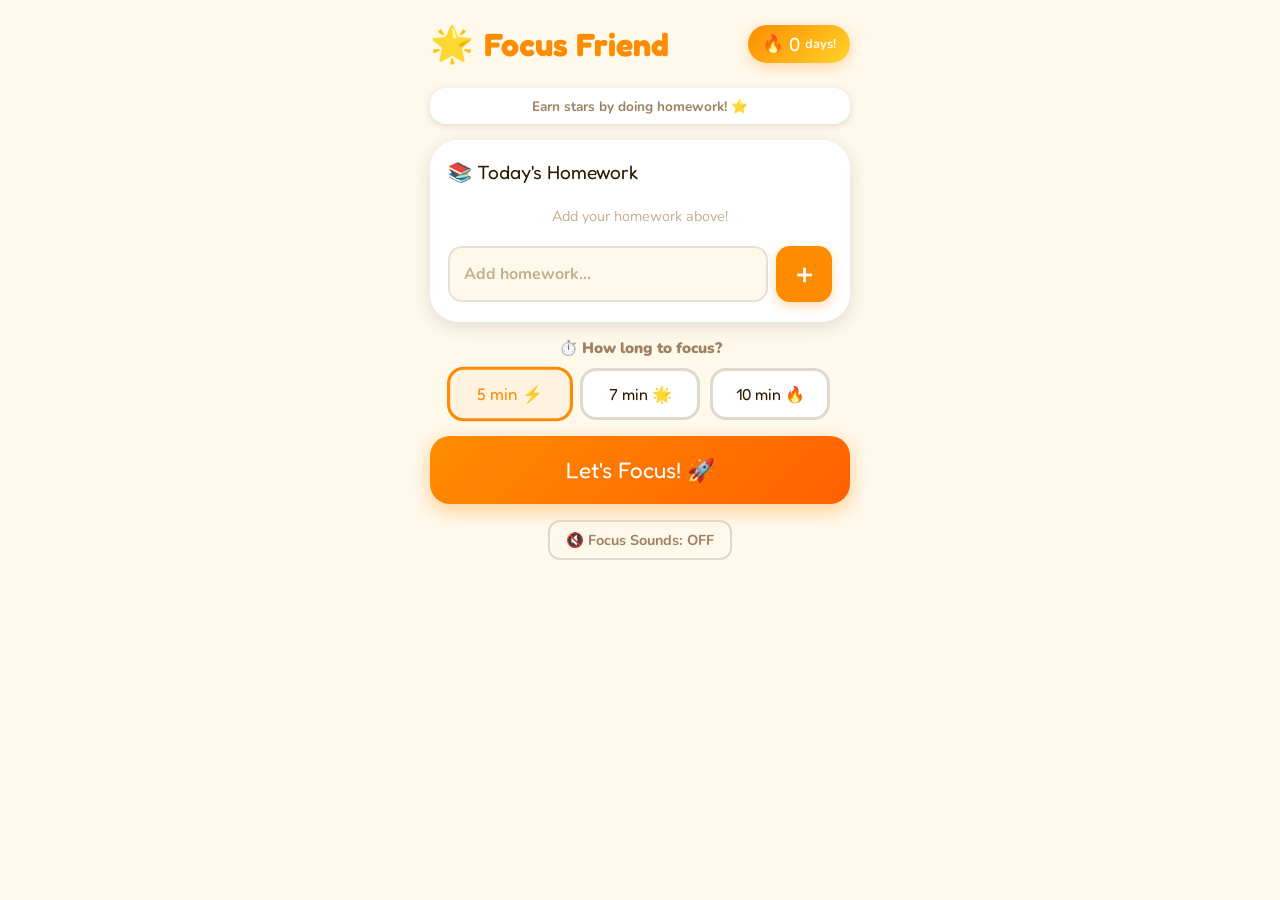
==== adhd-homework-focus/index.html @ 0276097d "Deploy from PhoneRepo 2026-05-04T16:42:41Z" ====
<!DOCTYPE html>
<html lang="en">
<head>
  <meta charset="UTF-8" />
  <meta name="viewport" content="width=device-width, initial-scale=1.0, maximum-scale=1.0, user-scalable=no" />
  <meta name="apple-mobile-web-app-capable" content="yes" />
  <meta name="apple-mobile-web-app-status-bar-style" content="default" />
  <meta name="apple-mobile-web-app-title" content="Focus Friend" />
  <meta name="theme-color" content="#FFB347" />
  <title>Focus Friend</title>
  <link href="https://fonts.googleapis.com/css2?family=Fredoka+One&family=Nunito:wght@400;700;900&display=swap" rel="stylesheet" />
  <style>
    /* ── VARIABLES ─────────────────────────────────────── */
    :root {
      --sun:       #FFD32A;
      --tangerine: #FF8C00;
      --coral:     #FF6B6B;
      --mint:      #4CD964;
      --sky:       #4FC3F7;
      --lavender:  #B39DDB;
      --cream:     #FFF9EC;
      --warm-white:#FFFDF7;
      --dark-text: #2D1B00;
      --muted:     #A08060;
      --shadow:    rgba(0,0,0,0.12);
      --tap-min:   56px;
      --radius-card: 28px;
      --radius-btn:  20px;
    }

    /* ── RESET ─────────────────────────────────────────── */
    *, *::before, *::after { box-sizing: border-box; margin: 0; padding: 0; }
    body {
      font-family: 'Nunito', sans-serif;
      background: var(--cream);
      color: var(--dark-text);
      min-height: 100dvh;
      overflow-x: hidden;
      -webkit-tap-highlight-color: transparent;
      user-select: none;
    }
    button {
      font-family: 'Nunito', sans-serif;
      cursor: pointer;
      border: none;
      transition: transform 0.12s, box-shadow 0.12s, opacity 0.12s;
    }
    button:active { transform: scale(0.94); }
    input { font-family: 'Nunito', sans-serif; }

    /* ── SCREENS ───────────────────────────────────────── */
    .screen {
      display: none;
      min-height: 100dvh;
      flex-direction: column;
      align-items: center;
      padding: 20px 16px 36px;
      gap: 16px;
      overflow-x: hidden;
    }
    .screen.active { display: flex; }

    /* ── HOME SCREEN ───────────────────────────────────── */
    .app-header {
      display: flex;
      align-items: center;
      gap: 10px;
      width: 100%;
      max-width: 420px;
      margin-bottom: 4px;
    }
    .app-emoji { font-size: 2.2rem; }
    .app-title {
      font-family: 'Fredoka One', sans-serif;
      font-size: clamp(1.6rem, 6vw, 2rem);
      color: var(--tangerine);
      flex: 1;
    }
    .streak-badge {
      background: linear-gradient(135deg, var(--tangerine), var(--sun));
      border-radius: 20px;
      padding: 7px 14px;
      display: flex;
      align-items: center;
      gap: 5px;
      box-shadow: 0 4px 14px rgba(255,140,0,0.3);
      flex-shrink: 0;
    }
    .streak-fire { font-size: 1.1rem; }
    .streak-num {
      font-family: 'Fredoka One', sans-serif;
      font-size: 1.2rem;
      color: white;
    }
    .streak-label {
      font-size: 0.8rem;
      font-weight: 700;
      color: rgba(255,255,255,0.9);
    }

    .stars-display {
      display: flex;
      flex-wrap: wrap;
      gap: 4px;
      align-items: center;
      justify-content: center;
      min-height: 36px;
      padding: 4px 8px;
      background: white;
      border-radius: 16px;
      width: 100%;
      max-width: 420px;
      box-shadow: 0 2px 8px var(--shadow);
    }
    .star { font-size: 1.4rem; }
    .star-overflow {
      font-family: 'Fredoka One', sans-serif;
      font-size: 1rem;
      color: var(--tangerine);
    }
    .stars-empty {
      font-size: 0.85rem;
      color: var(--muted);
      font-weight: 700;
    }

    /* Checklist card */
    .checklist-card {
      background: white;
      border-radius: var(--radius-card);
      padding: 20px 18px;
      width: 100%;
      max-width: 420px;
      box-shadow: 0 4px 18px var(--shadow);
    }
    .checklist-title {
      font-family: 'Fredoka One', sans-serif;
      font-size: 1.2rem;
      color: var(--dark-text);
      margin-bottom: 14px;
    }
    .checklist-items { display: flex; flex-direction: column; gap: 8px; }
    .checklist-item {
      display: flex;
      align-items: center;
      gap: 12px;
      padding: 12px 14px;
      border-radius: 16px;
      background: var(--cream);
      border: 2.5px solid transparent;
      min-height: var(--tap-min);
      cursor: pointer;
      transition: border-color 0.15s, background 0.15s, opacity 0.15s;
      position: relative;
    }
    .checklist-item:not(.done):hover { border-color: var(--sun); }
    .checklist-item.done {
      border-color: var(--mint);
      background: #F0FFF4;
      opacity: 0.72;
      cursor: default;
    }
    .checklist-checkbox {
      width: 36px; height: 36px;
      border-radius: 50%;
      border: 3px solid #ccc;
      display: flex;
      align-items: center;
      justify-content: center;
      font-size: 1.2rem;
      flex-shrink: 0;
      transition: all 0.2s;
      background: white;
    }
    .checklist-item.done .checklist-checkbox {
      background: var(--mint);
      border-color: var(--mint);
      color: white;
    }
    .checklist-text {
      flex: 1;
      font-size: 1rem;
      font-weight: 700;
      line-height: 1.3;
    }
    .delete-item-btn {
      width: 30px; height: 30px;
      border-radius: 50%;
      background: #FFE0E0;
      color: var(--coral);
      font-size: 0.9rem;
      font-weight: 900;
      display: flex;
      align-items: center;
      justify-content: center;
      flex-shrink: 0;
    }
    .delete-item-btn:active { transform: scale(0.88); }

    .add-item-row {
      display: flex;
      gap: 8px;
      margin-top: 12px;
    }
    .add-item-input {
      flex: 1;
      padding: 12px 14px;
      border-radius: 14px;
      border: 2px solid #E8E0D0;
      background: var(--cream);
      font-size: 1rem;
      font-weight: 700;
      color: var(--dark-text);
      outline: none;
      min-height: var(--tap-min);
    }
    .add-item-input:focus { border-color: var(--tangerine); }
    .add-item-input::placeholder { color: #C0B090; }
    .add-item-btn {
      width: var(--tap-min);
      height: var(--tap-min);
      border-radius: 14px;
      background: var(--tangerine);
      color: white;
      font-size: 1.6rem;
      font-weight: 900;
      display: flex;
      align-items: center;
      justify-content: center;
      flex-shrink: 0;
      box-shadow: 0 4px 12px rgba(255,140,0,0.3);
    }

    /* Timer picker */
    .timer-picker {
      width: 100%;
      max-width: 420px;
    }
    .picker-label {
      font-weight: 900;
      font-size: 0.95rem;
      color: var(--muted);
      margin-bottom: 10px;
      text-align: center;
    }
    .picker-options {
      display: flex;
      gap: 10px;
      justify-content: center;
    }
    .timer-option-btn {
      font-family: 'Fredoka One', sans-serif;
      font-size: 1rem;
      padding: 12px 18px;
      border-radius: 16px;
      border: 3px solid #E0D8CC;
      background: white;
      color: var(--dark-text);
      min-height: 52px;
      flex: 1;
      max-width: 120px;
    }
    .timer-option-btn.active {
      border-color: var(--tangerine);
      background: #FFF3E0;
      color: var(--tangerine);
      transform: scale(1.05);
    }

    /* Big start button */
    .big-start-btn {
      font-family: 'Fredoka One', sans-serif;
      font-size: 1.4rem;
      background: linear-gradient(135deg, var(--tangerine), #FF6000);
      color: white;
      border-radius: var(--radius-btn);
      padding: 18px 32px;
      min-height: 68px;
      width: 100%;
      max-width: 420px;
      box-shadow: 0 6px 20px rgba(255,140,0,0.4);
    }
    .big-start-btn:disabled {
      opacity: 0.45;
      cursor: not-allowed;
      transform: none;
      box-shadow: none;
    }
    .sound-toggle {
      font-size: 0.9rem;
      font-weight: 700;
      color: var(--muted);
      background: none;
      padding: 8px 16px;
      border-radius: 12px;
      border: 2px solid #E0D8CC;
    }

    /* ── FOCUS SCREEN ──────────────────────────────────── */
    #screen-focus {
      background: var(--cream);
      justify-content: space-between;
      padding-top: 16px;
    }
    .focus-header {
      display: flex;
      justify-content: space-between;
      align-items: center;
      width: 100%;
      max-width: 420px;
    }
    .pause-btn {
      font-size: 1.8rem;
      background: white;
      width: 54px; height: 54px;
      border-radius: 50%;
      box-shadow: 0 3px 12px var(--shadow);
      display: flex;
      align-items: center;
      justify-content: center;
    }
    .focus-stars {
      font-family: 'Fredoka One', sans-serif;
      font-size: 1.3rem;
      background: white;
      padding: 8px 16px;
      border-radius: 20px;
      box-shadow: 0 3px 12px var(--shadow);
      color: var(--dark-text);
    }

    /* SVG timer ring */
    .timer-ring-wrap {
      position: relative;
      width: 260px; height: 260px;
      flex-shrink: 0;
    }
    .timer-svg { display: block; }
    .timer-bg-ring {
      fill: none;
      stroke: #EDE0CC;
      stroke-width: 18;
    }
    .timer-fill-ring {
      fill: none;
      stroke: var(--mint);
      stroke-width: 18;
      stroke-linecap: round;
      transform-origin: 130px 130px;
      transform: rotate(-90deg);
      transition: stroke-dashoffset 0.85s linear, stroke 0.5s ease;
    }
    .timer-center {
      position: absolute;
      inset: 0;
      display: flex;
      flex-direction: column;
      align-items: center;
      justify-content: center;
      gap: 4px;
    }
    .timer-num {
      font-family: 'Fredoka One', sans-serif;
      font-size: 4rem;
      color: var(--dark-text);
      line-height: 1;
    }
    .timer-lbl {
      font-size: 0.85rem;
      font-weight: 700;
      color: var(--muted);
    }

    .current-task {
      font-family: 'Fredoka One', sans-serif;
      font-size: 1.15rem;
      color: var(--dark-text);
      text-align: center;
      background: white;
      padding: 12px 20px;
      border-radius: 16px;
      width: 100%;
      max-width: 380px;
      box-shadow: 0 2px 8px var(--shadow);
    }
    .encourage-row {
      font-family: 'Fredoka One', sans-serif;
      font-size: 1.3rem;
      color: var(--tangerine);
      text-align: center;
      min-height: 2rem;
      transition: opacity 0.4s;
    }
    .home-btn {
      font-size: 0.95rem;
      font-weight: 700;
      color: var(--muted);
      background: none;
      padding: 10px 20px;
      border-radius: 12px;
      border: 2px solid #E0D8CC;
    }

    /* ── BREAK SCREEN ──────────────────────────────────── */
    #screen-break {
      background: linear-gradient(160deg, #87CEEB 0%, #4FC3F7 100%);
      justify-content: center;
      padding: 24px 16px;
    }
    .break-card {
      background: white;
      border-radius: 32px;
      padding: 32px 24px 28px;
      max-width: 400px;
      width: 100%;
      text-align: center;
      box-shadow: 0 16px 50px rgba(0,0,0,0.18);
      display: flex;
      flex-direction: column;
      align-items: center;
      gap: 12px;
    }
    .break-header {
      font-family: 'Fredoka One', sans-serif;
      font-size: 1.4rem;
      color: var(--sky);
    }
    .break-activity-emoji {
      font-size: 90px;
      line-height: 1;
      animation: bounce 1.1s infinite;
    }
    .break-activity-name {
      font-family: 'Fredoka One', sans-serif;
      font-size: 1.6rem;
      color: var(--dark-text);
    }
    .break-activity-desc {
      font-size: 1rem;
      font-weight: 700;
      color: var(--muted);
      line-height: 1.4;
    }

    .break-ring-wrap {
      position: relative;
      width: 130px; height: 130px;
      flex-shrink: 0;
    }
    .break-bg-ring {
      fill: none;
      stroke: #E8F8FF;
      stroke-width: 14;
    }
    .break-fill-ring {
      fill: none;
      stroke: var(--sky);
      stroke-width: 14;
      stroke-linecap: round;
      transform-origin: 65px 65px;
      transform: rotate(-90deg);
      transition: stroke-dashoffset 0.85s linear;
    }
    .break-timer-center {
      position: absolute;
      inset: 0;
      display: flex;
      align-items: center;
      justify-content: center;
    }
    .break-timer-num {
      font-family: 'Fredoka One', sans-serif;
      font-size: 2rem;
      color: var(--sky);
    }

    .skip-break-btn {
      font-family: 'Fredoka One', sans-serif;
      font-size: 1.2rem;
      background: linear-gradient(135deg, var(--mint), #28C048);
      color: white;
      border-radius: 18px;
      padding: 16px 28px;
      min-height: 60px;
      width: 100%;
      box-shadow: 0 4px 14px rgba(76,217,100,0.35);
    }

    /* ── CELEBRATE SCREEN ──────────────────────────────── */
    #screen-celebrate {
      background: linear-gradient(160deg, #D4B8FF 0%, var(--sun) 100%);
      justify-content: center;
      padding: 24px 16px;
    }
    .celebrate-card {
      background: white;
      border-radius: 32px;
      padding: 36px 24px 32px;
      max-width: 400px;
      width: 100%;
      text-align: center;
      box-shadow: 0 16px 50px rgba(0,0,0,0.2);
      display: flex;
      flex-direction: column;
      align-items: center;
      gap: 14px;
    }
    .celebrate-emoji {
      font-size: 96px;
      line-height: 1;
      display: block;
      animation: bounceScale 0.6s cubic-bezier(0.34,1.56,0.64,1) both;
    }
    .celebrate-title {
      font-family: 'Fredoka One', sans-serif;
      font-size: 2rem;
      color: var(--tangerine);
    }
    .celebrate-subtitle {
      font-size: 1rem;
      font-weight: 700;
      color: var(--muted);
      line-height: 1.4;
    }
    .celebrate-big-stars {
      display: flex;
      gap: 6px;
      flex-wrap: wrap;
      justify-content: center;
      font-size: 2rem;
      min-height: 2.5rem;
    }
    .celebrate-star {
      display: inline-block;
      animation: starPop 0.4s cubic-bezier(0.34,1.56,0.64,1) both;
    }
    .total-stars-row {
      font-size: 0.95rem;
      font-weight: 700;
      color: var(--muted);
    }
    .done-today-btn {
      font-family: 'Fredoka One', sans-serif;
      font-size: 1.1rem;
      background: none;
      border: 3px solid #E0D8CC;
      color: var(--muted);
      border-radius: 16px;
      padding: 14px 24px;
      min-height: 56px;
      width: 100%;
    }

    /* ── ANIMATIONS ────────────────────────────────────── */
    @keyframes bounce {
      0%, 100% { transform: translateY(0); }
      50%       { transform: translateY(-14px); }
    }
    @keyframes bounceScale {
      from { transform: scale(0); opacity: 0; }
      to   { transform: scale(1); opacity: 1; }
    }
    @keyframes starPop {
      0%   { transform: scale(0) rotate(-20deg); opacity: 0; }
      60%  { transform: scale(1.4) rotate(10deg); opacity: 1; }
      100% { transform: scale(1) rotate(0deg); opacity: 1; }
    }
    @keyframes wiggle {
      0%, 100% { transform: rotate(0); }
      25%       { transform: rotate(-12deg); }
      75%       { transform: rotate(12deg); }
    }
    @keyframes confettiFall {
      0%   { transform: translateY(-30px) rotate(0deg);   opacity: 1; }
      100% { transform: translateY(110vh)  rotate(720deg); opacity: 0; }
    }
    .confetti-piece {
      position: fixed;
      pointer-events: none;
      z-index: 9999;
      animation: confettiFall linear forwards;
    }
  </style>
</head>
<body>

  <!-- ══ HOME SCREEN ══════════════════════════════════════ -->
  <div id="screen-home" class="screen active">

    <div class="app-header">
      <div class="app-emoji">🌟</div>
      <h1 class="app-title">Focus Friend</h1>
      <div class="streak-badge">
        <span class="streak-fire">🔥</span>
        <span class="streak-num" id="streak-num">0</span>
        <span class="streak-label">days!</span>
      </div>
    </div>

    <div class="stars-display" id="stars-display">
      <span class="stars-empty">Earn stars by doing homework! ⭐</span>
    </div>

    <div class="checklist-card">
      <div class="checklist-title">📚 Today's Homework</div>
      <div class="checklist-items" id="checklist-items"></div>
      <div class="add-item-row">
        <input
          type="text"
          id="new-item-input"
          class="add-item-input"
          placeholder="Add homework..."
          maxlength="50"
        />
        <button class="add-item-btn" onclick="addChecklistItem()">＋</button>
      </div>
    </div>

    <div class="timer-picker">
      <div class="picker-label">⏱️ How long to focus?</div>
      <div class="picker-options" id="timer-options"></div>
    </div>

    <button class="big-start-btn" id="start-btn" onclick="beginFocus()">
      Let's Focus! 🚀
    </button>

    <button class="sound-toggle" id="sound-toggle" onclick="toggleSound()">
      🔇 Focus Sounds: OFF
    </button>

  </div><!-- /screen-home -->

  <!-- ══ FOCUS SCREEN ═════════════════════════════════════ -->
  <div id="screen-focus" class="screen">

    <div class="focus-header">
      <button class="pause-btn" id="pause-btn" onclick="togglePause()">⏸️</button>
      <div class="focus-stars" id="focus-stars">⭐ 0</div>
    </div>

    <div class="timer-ring-wrap">
      <svg class="timer-svg" width="260" height="260" viewBox="0 0 260 260" aria-hidden="true">
        <circle class="timer-bg-ring"   cx="130" cy="130" r="115" />
        <circle class="timer-fill-ring" cx="130" cy="130" r="115"
                id="timer-fill-ring"
                stroke-dasharray="722.57"
                stroke-dashoffset="0" />
      </svg>
      <div class="timer-center">
        <div class="timer-num" id="timer-num">5:00</div>
        <div class="timer-lbl" id="timer-lbl">keep going! 💪</div>
      </div>
    </div>

    <div class="current-task" id="current-task">Working hard! 🌟</div>
    <div class="encourage-row" id="encourage-row">You can do it! 🌟</div>

    <button class="home-btn" onclick="endSession()">🏠 Done for now</button>

  </div><!-- /screen-focus -->

  <!-- ══ BREAK SCREEN ══════════════════════════════════════ -->
  <div id="screen-break" class="screen">

    <div class="break-card">
      <div class="break-header">⏸️ Movement Break!</div>
      <div class="break-activity-emoji" id="break-emoji">🦘</div>
      <div class="break-activity-name" id="break-activity">Jump Around!</div>
      <div class="break-activity-desc" id="break-desc">Do 10 big jumps!</div>

      <div class="break-ring-wrap">
        <svg class="timer-svg" width="130" height="130" viewBox="0 0 130 130" aria-hidden="true">
          <circle class="break-bg-ring"   cx="65" cy="65" r="52" />
          <circle class="break-fill-ring" cx="65" cy="65" r="52"
                  id="break-fill-ring"
                  stroke-dasharray="326.73"
                  stroke-dashoffset="0" />
        </svg>
        <div class="break-timer-center">
          <div class="break-timer-num" id="break-timer-num">60</div>
        </div>
      </div>

      <button class="skip-break-btn" onclick="endBreak()">Ready! Let's go! 🚀</button>
    </div>

  </div><!-- /screen-break -->

  <!-- ══ CELEBRATE SCREEN ══════════════════════════════════ -->
  <div id="screen-celebrate" class="screen">

    <div class="celebrate-card">
      <div class="celebrate-emoji" id="celebrate-emoji">🎉</div>
      <div class="celebrate-title" id="celebrate-title">Amazing Job!</div>
      <div class="celebrate-subtitle" id="celebrate-subtitle">You finished your homework!</div>
      <div class="celebrate-big-stars" id="celebrate-big-stars"></div>
      <div class="total-stars-row" id="total-stars-row">Total stars today: ⭐0</div>
      <button class="big-start-btn" onclick="showScreen('home')" style="margin-top:6px;">
        More Homework! 📚
      </button>
      <button class="done-today-btn" onclick="finishForToday()">
        All Done for Today! 🎉
      </button>
    </div>

  </div><!-- /screen-celebrate -->

<script>
/* ═══════════════════════════════════════════════════════
   STATE
═══════════════════════════════════════════════════════ */
const TIMER_CIRC = 722.57;  // 2 * π * 115
const BREAK_CIRC = 326.73;  // 2 * π * 52

const TIMER_OPTIONS = [
  { label: '5 min ⚡', value: 5 * 60 },
  { label: '7 min 🌟', value: 7 * 60 },
  { label: '10 min 🔥', value: 10 * 60 },
];

const BREAKS = [
  { emoji: '🦘', name: 'Jumping Jacks!',  desc: 'Do 10 jumping jacks — arms and legs wide!' },
  { emoji: '💃', name: 'Dance Freeze!',   desc: 'Dance to 3 beats, then FREEZE like a statue!' },
  { emoji: '🐻', name: 'Bear Walk!',      desc: 'Walk on hands and feet to the wall and back!' },
  { emoji: '⭐', name: 'Star Jumps!',     desc: 'Jump up making a big star shape — do 10!' },
  { emoji: '🏋️', name: 'Wall Push-Ups!', desc: 'Do 8 push-ups against the wall!' },
  { emoji: '🐸', name: 'Frog Jumps!',    desc: 'Squat down low and jump up HIGH — 8 times!' },
  { emoji: '🧘', name: 'Big Breaths!',   desc: '5 huge breaths — in through nose, out through mouth!' },
  { emoji: '🌪️', name: 'Spin Around!',   desc: 'Spin 5 times one way, then 5 the other way!' },
];

const ENCOURAGEMENTS = [
  'You can do it! 🌟',
  'Super focused! 💪',
  'Brain power! 🧠',
  'Almost there! ⭐',
  'You\'re amazing! 🎉',
  'Keep going! 🚀',
  'So smart! 📚',
  'You\'ve got this! 🦁',
  'Incredible! ✨',
  'Star student! 🌠',
];

const state = {
  timerDuration:    5 * 60,
  breakDuration:    60,
  timerRemaining:   0,
  breakRemaining:   0,
  timerInterval:    null,
  breakInterval:    null,
  encourageInterval: null,
  sessionPaused:    false,
  currentBreakIndex: 0,
  encourageIndex:   0,
  starsToday:       0,
  lastStarDate:     null,
  items:            [],
  soundEnabled:     false,
  audioCtx:         null,
  gainNode:         null,
  noiseSource:      null,
  streak:           0,
  lastActiveDate:   null,
};

/* ═══════════════════════════════════════════════════════
   PERSISTENCE
═══════════════════════════════════════════════════════ */
function today() {
  return new Date().toISOString().slice(0, 10);
}
function yesterday() {
  const d = new Date();
  d.setDate(d.getDate() - 1);
  return d.toISOString().slice(0, 10);
}

function loadData() {
  try {
    const raw = localStorage.getItem('ff-data');
    if (raw) return JSON.parse(raw);
  } catch(e) {}
  return { streak: 0, lastActiveDate: null, starsToday: 0, lastStarDate: null, items: [] };
}

function saveData() {
  try {
    localStorage.setItem('ff-data', JSON.stringify({
      streak:         state.streak,
      lastActiveDate: state.lastActiveDate,
      starsToday:     state.starsToday,
      lastStarDate:   state.lastStarDate,
      items:          state.items,
    }));
  } catch(e) {}
}

function initFromStorage() {
  const saved = loadData();
  const t = today();

  // Restore items
  state.items = saved.items || [];

  // Restore daily stars (reset if new day)
  if (saved.lastStarDate === t) {
    state.starsToday  = saved.starsToday || 0;
    state.lastStarDate = t;
  } else {
    state.starsToday  = 0;
    state.lastStarDate = null;
  }

  // Restore streak
  state.streak = saved.streak || 0;
  state.lastActiveDate = saved.lastActiveDate || null;
  // If last active was before yesterday, streak is broken (but don't reset here — only on new completion)
}

/* ═══════════════════════════════════════════════════════
   SCREEN ROUTER
═══════════════════════════════════════════════════════ */
function showScreen(name) {
  document.querySelectorAll('.screen').forEach(s => s.classList.remove('active'));
  document.getElementById('screen-' + name).classList.add('active');
  if (name === 'home')      onEnterHome();
  if (name === 'focus')     startFocusTimer();
  if (name === 'break')     startBreakTimer();
  if (name === 'celebrate') onEnterCelebrate();
}

/* ═══════════════════════════════════════════════════════
   HOME SCREEN
═══════════════════════════════════════════════════════ */
function onEnterHome() {
  renderStreakBadge();
  renderStarsDisplay();
  renderChecklist();
  buildTimerPicker();
  updateStartButton();
  // Reset encouragement index so it starts fresh
  state.encourageIndex = 0;
}

function renderStreakBadge() {
  document.getElementById('streak-num').textContent = state.streak;
}

function renderStarsDisplay() {
  const display = document.getElementById('stars-display');
  if (state.starsToday === 0) {
    display.innerHTML = '<span class="stars-empty">Earn stars by doing homework! ⭐</span>';
    return;
  }
  const shown = Math.min(state.starsToday, 10);
  let html = '';
  for (let i = 0; i < shown; i++) html += '<span class="star">⭐</span>';
  const overflow = state.starsToday - shown;
  if (overflow > 0) html += `<span class="star-overflow">+${overflow} more!</span>`;
  display.innerHTML = html;
  // Also update focus screen counter
  document.getElementById('focus-stars').textContent = `⭐ ${state.starsToday}`;
}

function buildTimerPicker() {
  const container = document.getElementById('timer-options');
  container.innerHTML = '';
  TIMER_OPTIONS.forEach(opt => {
    const btn = document.createElement('button');
    btn.className = 'timer-option-btn' + (state.timerDuration === opt.value ? ' active' : '');
    btn.textContent = opt.label;
    btn.onclick = () => {
      state.timerDuration = opt.value;
      buildTimerPicker();
    };
    container.appendChild(btn);
  });
}

function updateStartButton() {
  const btn = document.getElementById('start-btn');
  // Always allow starting (free focus mode if no items)
  btn.disabled = false;
}

/* ═══════════════════════════════════════════════════════
   CHECKLIST
═══════════════════════════════════════════════════════ */
function addChecklistItem() {
  const input = document.getElementById('new-item-input');
  const text  = input.value.trim();
  if (!text) return;

  state.items.push({ id: 'item-' + Date.now(), text, done: false });
  input.value = '';
  renderChecklist();
  saveData();
}

function toggleItem(id) {
  const item = state.items.find(i => i.id === id);
  if (!item || item.done) return;
  item.done = true;
  saveData();
  renderChecklist();
  showCelebration(item.text);
  recordActiveToday();
}

function deleteItem(id) {
  state.items = state.items.filter(i => i.id !== id);
  renderChecklist();
  saveData();
}

function renderChecklist() {
  const container = document.getElementById('checklist-items');
  container.innerHTML = '';

  if (state.items.length === 0) {
    container.innerHTML = '<div style="text-align:center;color:#C0B090;font-size:0.9rem;padding:8px 0;">Add your homework above!</div>';
    return;
  }

  state.items.forEach(item => {
    const div = document.createElement('div');
    div.className = 'checklist-item' + (item.done ? ' done' : '');

    const check = document.createElement('div');
    check.className = 'checklist-checkbox';
    check.textContent = item.done ? '✓' : '';

    const label = document.createElement('span');
    label.className = 'checklist-text';
    label.textContent = item.text;

    div.appendChild(check);
    div.appendChild(label);

    if (!item.done) {
      const del = document.createElement('button');
      del.className = 'delete-item-btn';
      del.textContent = '✕';
      del.onclick = e => { e.stopPropagation(); deleteItem(item.id); };
      div.appendChild(del);
      div.onclick = () => toggleItem(item.id);
    }

    container.appendChild(div);
  });
}

/* ═══════════════════════════════════════════════════════
   FOCUS TIMER
═══════════════════════════════════════════════════════ */
function beginFocus() {
  // Pick the first unchecked item as context, or generic label
  const pending = state.items.find(i => !i.done);
  state._focusTaskLabel = pending ? pending.text : null;
  showScreen('focus');
}

function startFocusTimer() {
  const ring = document.getElementById('timer-fill-ring');
  ring.style.strokeDasharray  = TIMER_CIRC;
  ring.style.strokeDashoffset = '0';
  ring.style.stroke = '#4CD964';

  state.timerRemaining = state.timerDuration;
  state.sessionPaused  = false;
  document.getElementById('pause-btn').textContent = '⏸️';
  document.getElementById('focus-stars').textContent = `⭐ ${state.starsToday}`;

  // Show current task context
  const taskEl = document.getElementById('current-task');
  taskEl.textContent = state._focusTaskLabel
    ? `Working on: ${state._focusTaskLabel} 📝`
    : 'Working hard! 🌟';

  updateTimerDisplay();

  if (state.soundEnabled) {
    playChime('start');
    startAmbientSound();
  }

  clearInterval(state.timerInterval);
  state.timerInterval = setInterval(() => {
    if (state.sessionPaused) return;
    state.timerRemaining--;
    updateTimerDisplay();
    updateTimerColor();

    if (state.timerRemaining <= 0) {
      clearInterval(state.timerInterval);
      clearInterval(state.encourageInterval);
      awardStar(1);
      if (state.soundEnabled) playChime('complete');
      stopAmbientSound();
      showScreen('break');
    }
  }, 1000);

  // Encouragement rotation
  state.encourageIndex = 0;
  document.getElementById('encourage-row').textContent = ENCOURAGEMENTS[0];
  clearInterval(state.encourageInterval);
  state.encourageInterval = setInterval(() => {
    if (state.sessionPaused) return;
    state.encourageIndex = (state.encourageIndex + 1) % ENCOURAGEMENTS.length;
    const el = document.getElementById('encourage-row');
    el.style.opacity = '0';
    setTimeout(() => {
      el.textContent = ENCOURAGEMENTS[state.encourageIndex];
      el.style.opacity = '1';
    }, 400);
  }, 30000);
}

function updateTimerDisplay() {
  const mins = Math.floor(state.timerRemaining / 60);
  const secs = state.timerRemaining % 60;
  document.getElementById('timer-num').textContent =
    `${mins}:${secs.toString().padStart(2, '0')}`;

  const pct  = state.timerRemaining / state.timerDuration;
  const ring = document.getElementById('timer-fill-ring');
  ring.style.strokeDashoffset = TIMER_CIRC * (1 - pct);

  // Update encouragement label near end
  const lbl = document.getElementById('timer-lbl');
  if (pct <= 0.25) lbl.textContent = 'almost done! 🔥';
  else if (pct <= 0.5) lbl.textContent = 'halfway there! 💪';
  else lbl.textContent = 'keep going! 💪';
}

function updateTimerColor() {
  const pct  = state.timerRemaining / state.timerDuration;
  const ring = document.getElementById('timer-fill-ring');
  if (pct > 0.5)       ring.style.stroke = '#4CD964';  // green
  else if (pct > 0.25) ring.style.stroke = '#FFD32A';  // yellow
  else                 ring.style.stroke = '#FF6B6B';  // coral
}

function togglePause() {
  state.sessionPaused = !state.sessionPaused;
  document.getElementById('pause-btn').textContent = state.sessionPaused ? '▶️' : '⏸️';
  if (state.sessionPaused) stopAmbientSound();
  else if (state.soundEnabled) startAmbientSound();
}

function endSession() {
  clearInterval(state.timerInterval);
  clearInterval(state.encourageInterval);
  stopAmbientSound();
  showScreen('home');
}

/* ═══════════════════════════════════════════════════════
   BREAK TIMER
═══════════════════════════════════════════════════════ */
function startBreakTimer() {
  const b    = BREAKS[state.currentBreakIndex % BREAKS.length];
  state.currentBreakIndex++;

  document.getElementById('break-emoji').textContent    = b.emoji;
  document.getElementById('break-activity').textContent = b.name;
  document.getElementById('break-desc').textContent     = b.desc;

  state.breakRemaining = state.breakDuration;

  const ring = document.getElementById('break-fill-ring');
  ring.style.strokeDasharray  = BREAK_CIRC;
  ring.style.strokeDashoffset = '0';

  document.getElementById('break-timer-num').textContent = state.breakRemaining;

  clearInterval(state.breakInterval);
  state.breakInterval = setInterval(() => {
    state.breakRemaining--;
    const pct = state.breakRemaining / state.breakDuration;
    ring.style.strokeDashoffset = BREAK_CIRC * (1 - pct);
    document.getElementById('break-timer-num').textContent = state.breakRemaining;

    if (state.breakRemaining <= 0) {
      clearInterval(state.breakInterval);
      endBreak();
    }
  }, 1000);
}

function endBreak() {
  clearInterval(state.breakInterval);
  if (state.soundEnabled) playChime('start');
  showScreen('focus');
}

/* ═══════════════════════════════════════════════════════
   CELEBRATION
═══════════════════════════════════════════════════════ */
function showCelebration(taskName) {
  // Stop any running focus timer
  clearInterval(state.timerInterval);
  clearInterval(state.encourageInterval);
  stopAmbientSound();

  // Award 3 stars for completing a task
  awardStar(3, /* silent = */ true);

  state._celebrateTask = taskName;
  showScreen('celebrate');
}

function onEnterCelebrate() {
  const taskName = state._celebrateTask || 'your homework';

  // Pick a celebration emoji based on star count (milestone rewards)
  const emojis = ['🎉','⭐','🏆','🌈','🦄','🎊','🚀','🌟'];
  const emoji   = emojis[Math.floor(Math.random() * emojis.length)];

  document.getElementById('celebrate-emoji').textContent    = emoji;
  document.getElementById('celebrate-title').textContent    = 'Amazing Job!';
  document.getElementById('celebrate-subtitle').textContent = `You finished: ${taskName}!`;

  // Animate big stars
  const starContainer = document.getElementById('celebrate-big-stars');
  starContainer.innerHTML = '';
  const count = Math.min(state.starsToday, 8);
  for (let i = 0; i < count; i++) {
    const s = document.createElement('span');
    s.className = 'celebrate-star';
    s.textContent = '⭐';
    s.style.animationDelay = `${i * 0.12}s`;
    starContainer.appendChild(s);
  }

  document.getElementById('total-stars-row').textContent =
    `Total stars today: ⭐ ${state.starsToday}`;

  launchFullConfetti();
  if (state.soundEnabled) playCelebrationSound();
}

function finishForToday() {
  recordActiveToday();
  showScreen('home');
}

/* ═══════════════════════════════════════════════════════
   STARS & STREAK
═══════════════════════════════════════════════════════ */
function awardStar(count, silent) {
  state.starsToday  += count;
  state.lastStarDate = today();
  saveData();
  renderStarsDisplay();
  if (!silent) playStarSparkle();
  else {
    // Small confetti still fires silently
    playStarSparkle();
  }
  // Update focus-screen counter live
  document.getElementById('focus-stars').textContent = `⭐ ${state.starsToday}`;
}

function playStarSparkle() {
  const colors = ['#FFD32A','#FF8C00','#4CD964','#B39DDB','#FF6B6B','#4FC3F7'];
  for (let i = 0; i < 12; i++) {
    const c = document.createElement('div');
    c.className = 'confetti-piece';
    c.style.cssText = `
      left: ${30 + Math.random() * 40}vw;
      top: -20px;
      background: ${colors[Math.floor(Math.random() * colors.length)]};
      animation-delay: ${Math.random() * 0.4}s;
      animation-duration: ${1.2 + Math.random() * 0.8}s;
      width: ${5 + Math.random() * 7}px;
      height: ${5 + Math.random() * 7}px;
      border-radius: ${Math.random() > 0.5 ? '50%' : '3px'};
    `;
    document.body.appendChild(c);
    setTimeout(() => c.remove(), 2500);
  }
}

function launchFullConfetti() {
  const colors = ['#FF6B6B','#FFD32A','#4CD964','#4FC3F7','#B39DDB','#FF8C00','white'];
  for (let i = 0; i < 90; i++) {
    const c = document.createElement('div');
    c.className = 'confetti-piece';
    c.style.cssText = `
      left: ${Math.random() * 100}vw;
      top: -20px;
      background: ${colors[Math.floor(Math.random() * colors.length)]};
      animation-delay: ${Math.random() * 2.2}s;
      animation-duration: ${2.0 + Math.random() * 1.8}s;
      width: ${7 + Math.random() * 13}px;
      height: ${7 + Math.random() * 13}px;
      border-radius: ${Math.random() > 0.4 ? '50%' : '3px'};
    `;
    document.body.appendChild(c);
    setTimeout(() => c.remove(), 5500);
  }
}

function recordActiveToday() {
  const t = today();
  const y = yesterday();

  if (state.lastActiveDate !== t) {
    // New day — update streak
    if (state.lastActiveDate === y) {
      state.streak++;  // consecutive day
    } else if (!state.lastActiveDate) {
      state.streak = 1;  // first ever
    } else {
      state.streak = 1;  // streak broken, restart at 1
    }
    state.lastActiveDate = t;
  }
  // Always refresh streak display even if same day
  renderStreakBadge();
  saveData();
}

/* ═══════════════════════════════════════════════════════
   WEB AUDIO
═══════════════════════════════════════════════════════ */
function getAudioCtx() {
  if (!state.audioCtx) {
    state.audioCtx = new (window.AudioContext || window.webkitAudioContext)();
  }
  if (state.audioCtx.state === 'suspended') state.audioCtx.resume();
  return state.audioCtx;
}

function playChime(type) {
  try {
    const ctx   = getAudioCtx();
    const freqs = type === 'start'
      ? [523, 659, 784]      // C5-E5-G5 upward arpeggio
      : [784, 1047, 1319];   // G5-C6-E6 triumphant

    freqs.forEach((freq, i) => {
      const osc  = ctx.createOscillator();
      const gain = ctx.createGain();
      osc.connect(gain);
      gain.connect(ctx.destination);
      osc.type = 'sine';
      osc.frequency.value = freq;

      const t = ctx.currentTime + i * 0.13;
      gain.gain.setValueAtTime(0, t);
      gain.gain.linearRampToValueAtTime(0.28, t + 0.02);
      gain.gain.exponentialRampToValueAtTime(0.001, t + 0.85);
      osc.start(t);
      osc.stop(t + 0.9);
    });
  } catch(e) {}
}

function startAmbientSound() {
  if (!state.soundEnabled) return;
  stopAmbientSound();  // clear any previous
  try {
    const ctx        = getAudioCtx();
    const bufferSize = ctx.sampleRate * 3;
    const buffer     = ctx.createBuffer(1, bufferSize, ctx.sampleRate);
    const data       = buffer.getChannelData(0);

    // Brown noise: integrate white noise
    let lastOut = 0;
    for (let i = 0; i < bufferSize; i++) {
      const white = Math.random() * 2 - 1;
      data[i]  = (lastOut + 0.02 * white) / 1.02;
      lastOut  = data[i];
      data[i] *= 3.5;
    }

    state.noiseSource       = ctx.createBufferSource();
    state.noiseSource.buffer = buffer;
    state.noiseSource.loop   = true;

    const filter = ctx.createBiquadFilter();
    filter.type            = 'lowpass';
    filter.frequency.value = 800;

    state.gainNode             = ctx.createGain();
    state.gainNode.gain.value  = 0.14;

    state.noiseSource.connect(filter);
    filter.connect(state.gainNode);
    state.gainNode.connect(ctx.destination);
    state.noiseSource.start();
  } catch(e) {}
}

function stopAmbientSound() {
  if (state.noiseSource) {
    try {
      if (state.gainNode) {
        const ctx = getAudioCtx();
        state.gainNode.gain.linearRampToValueAtTime(0, ctx.currentTime + 0.3);
        const src = state.noiseSource;
        setTimeout(() => { try { src.stop(); } catch(e) {} }, 360);
      } else {
        state.noiseSource.stop();
      }
    } catch(e) {}
    state.noiseSource = null;
    state.gainNode    = null;
  }
}

function playCelebrationSound() {
  try {
    const ctx    = getAudioCtx();
    const melody = [
      { freq: 523,  t: 0   },
      { freq: 659,  t: 0.1 },
      { freq: 784,  t: 0.2 },
      { freq: 1047, t: 0.35 },
      { freq: 1319, t: 0.5 },
      { freq: 1568, t: 0.7 },
    ];
    melody.forEach(({ freq, t }) => {
      const osc  = ctx.createOscillator();
      const gain = ctx.createGain();
      osc.connect(gain);
      gain.connect(ctx.destination);
      osc.type = 'sine';
      osc.frequency.value = freq;

      const start = ctx.currentTime + t;
      gain.gain.setValueAtTime(0, start);
      gain.gain.linearRampToValueAtTime(0.32, start + 0.03);
      gain.gain.exponentialRampToValueAtTime(0.001, start + 0.65);
      osc.start(start);
      osc.stop(start + 0.7);
    });
  } catch(e) {}
}

function toggleSound() {
  state.soundEnabled = !state.soundEnabled;
  const btn = document.getElementById('sound-toggle');
  btn.textContent = state.soundEnabled ? '🔊 Focus Sounds: ON' : '🔇 Focus Sounds: OFF';
  if (state.soundEnabled) {
    playChime('start');  // test chime + resumes AudioContext
  } else {
    stopAmbientSound();
  }
}

/* ═══════════════════════════════════════════════════════
   KEYBOARD SUPPORT
═══════════════════════════════════════════════════════ */
document.getElementById('new-item-input').addEventListener('keydown', e => {
  if (e.key === 'Enter') addChecklistItem();
});

/* ═══════════════════════════════════════════════════════
   INIT
═══════════════════════════════════════════════════════ */
(function init() {
  initFromStorage();
  onEnterHome();
})();
</script>
</body>
</html>
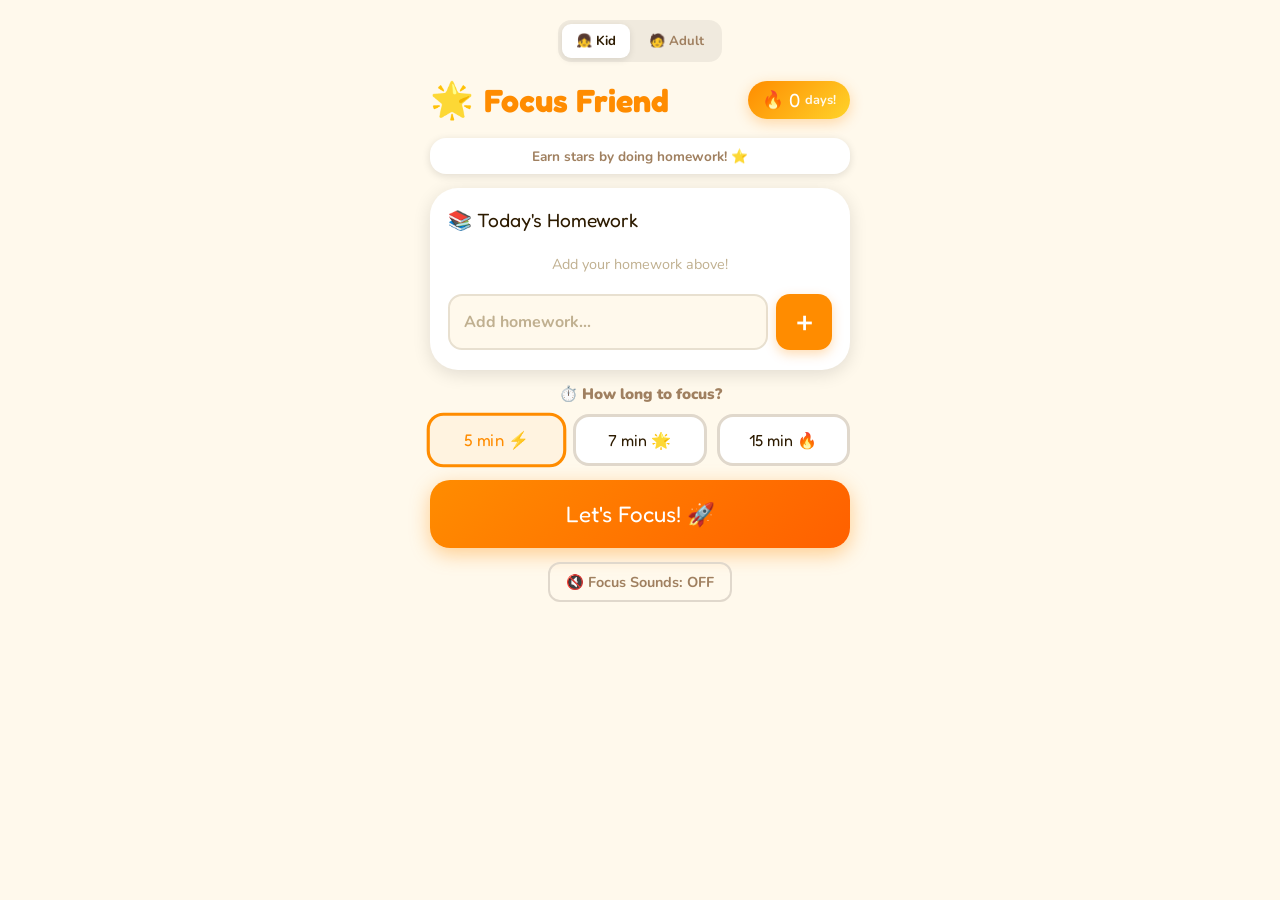
==== commit 0804979b: "Deploy from PhoneRepo 2026-05-05T19:33:19Z" ====
--- a/adhd-homework-focus/index.html
+++ b/adhd-homework-focus/index.html
@@ -10,7 +10,7 @@
   <title>Focus Friend</title>
   <link href="https://fonts.googleapis.com/css2?family=Fredoka+One&family=Nunito:wght@400;700;900&display=swap" rel="stylesheet" />
   <style>
-    /* ── VARIABLES ─────────────────────────────────────── */
+    /* ── VARIABLES (kid theme defaults) ───────────────── */
     :root {
       --sun:       #FFD32A;
       --tangerine: #FF8C00;
@@ -28,6 +28,67 @@
       --radius-btn:  20px;
     }
 
+    /* ── ADULT THEME OVERRIDES ────────────────────────── */
+    body.adult-theme {
+      --tangerine: #4A6CF7;
+      --sun:       #F59E0B;
+      --coral:     #EF4444;
+      --mint:      #10B981;
+      --sky:       #6366F1;
+      --lavender:  #7C3AED;
+      --cream:     #F5F3EF;
+      --warm-white:#FFFFFF;
+      --dark-text: #1A202C;
+      --muted:     #64748B;
+      --shadow:    rgba(0,0,0,0.10);
+      --radius-card: 20px;
+      --radius-btn:  14px;
+    }
+    body.adult-theme .streak-badge {
+      background: linear-gradient(135deg, #4A6CF7, #7C3AED);
+      box-shadow: 0 4px 14px rgba(74,108,247,0.30);
+    }
+    body.adult-theme .big-start-btn {
+      background: linear-gradient(135deg, #4A6CF7, #3730A3);
+      box-shadow: 0 6px 20px rgba(74,108,247,0.35);
+    }
+    body.adult-theme .add-item-btn {
+      background: #4A6CF7;
+      box-shadow: 0 4px 12px rgba(74,108,247,0.28);
+    }
+    body.adult-theme #screen-break {
+      background: linear-gradient(160deg, #312E81 0%, #4F46E5 100%);
+    }
+    body.adult-theme #screen-celebrate {
+      background: linear-gradient(160deg, #1E1B4B 0%, #6D28D9 100%);
+    }
+    body.adult-theme .skip-break-btn {
+      background: linear-gradient(135deg, #10B981, #059669);
+      box-shadow: 0 4px 14px rgba(16,185,129,0.35);
+    }
+    body.adult-theme .modal-btn-primary {
+      background: linear-gradient(135deg, #4A6CF7, #3730A3);
+      box-shadow: 0 4px 12px rgba(74,108,247,0.30);
+    }
+    /* Remove Fredoka One for adult — Nunito 900 throughout */
+    body.adult-theme .app-title,
+    body.adult-theme .timer-num,
+    body.adult-theme .focus-stars,
+    body.adult-theme .break-header,
+    body.adult-theme .break-activity-name,
+    body.adult-theme .break-timer-num,
+    body.adult-theme .celebrate-title,
+    body.adult-theme .big-start-btn,
+    body.adult-theme .skip-break-btn,
+    body.adult-theme .done-today-btn,
+    body.adult-theme .modal-title,
+    body.adult-theme .modal-btn,
+    body.adult-theme .timer-option-btn,
+    body.adult-theme .streak-num {
+      font-family: 'Nunito', sans-serif;
+      font-weight: 900;
+    }
+
     /* ── RESET ─────────────────────────────────────────── */
     *, *::before, *::after { box-sizing: border-box; margin: 0; padding: 0; }
     body {
@@ -55,10 +116,37 @@
       flex-direction: column;
       align-items: center;
       padding: 20px 16px 36px;
-      gap: 16px;
+      gap: 14px;
       overflow-x: hidden;
     }
     .screen.active { display: flex; }
+
+    /* ── USER SWITCHER ─────────────────────────────────── */
+    .user-switcher {
+      display: flex;
+      gap: 5px;
+      background: rgba(0,0,0,0.06);
+      border-radius: 13px;
+      padding: 4px;
+      width: fit-content;
+    }
+    .user-btn {
+      font-family: 'Nunito', sans-serif;
+      font-weight: 700;
+      font-size: 0.82rem;
+      padding: 6px 14px;
+      border-radius: 9px;
+      background: transparent;
+      color: var(--muted);
+      min-height: 34px;
+      transition: all 0.15s;
+    }
+    .user-btn:active { transform: scale(0.95); }
+    .user-btn.active {
+      background: white;
+      color: var(--dark-text);
+      box-shadow: 0 2px 7px rgba(0,0,0,0.10);
+    }
 
     /* ── HOME SCREEN ───────────────────────────────────── */
     .app-header {
@@ -67,7 +155,6 @@
       gap: 10px;
       width: 100%;
       max-width: 420px;
-      margin-bottom: 4px;
     }
     .app-emoji { font-size: 2.2rem; }
     .app-title {
@@ -83,7 +170,7 @@
       display: flex;
       align-items: center;
       gap: 5px;
-      box-shadow: 0 4px 14px rgba(255,140,0,0.3);
+      box-shadow: 0 4px 14px rgba(255,140,0,0.30);
       flex-shrink: 0;
     }
     .streak-fire { font-size: 1.1rem; }
@@ -95,7 +182,7 @@
     .streak-label {
       font-size: 0.8rem;
       font-weight: 700;
-      color: rgba(255,255,255,0.9);
+      color: rgba(255,255,255,0.90);
     }
 
     .stars-display {
@@ -105,7 +192,7 @@
       align-items: center;
       justify-content: center;
       min-height: 36px;
-      padding: 4px 8px;
+      padding: 6px 10px;
       background: white;
       border-radius: 16px;
       width: 100%;
@@ -113,18 +200,10 @@
       box-shadow: 0 2px 8px var(--shadow);
     }
     .star { font-size: 1.4rem; }
-    .star-overflow {
-      font-family: 'Fredoka One', sans-serif;
-      font-size: 1rem;
-      color: var(--tangerine);
-    }
-    .stars-empty {
-      font-size: 0.85rem;
-      color: var(--muted);
-      font-weight: 700;
-    }
-
-    /* Checklist card */
+    .star-overflow { font-family: 'Fredoka One', sans-serif; font-size: 1rem; color: var(--tangerine); }
+    .stars-empty { font-size: 0.85rem; color: var(--muted); font-weight: 700; }
+
+    /* Checklist */
     .checklist-card {
       background: white;
       border-radius: var(--radius-card);
@@ -139,6 +218,7 @@
       color: var(--dark-text);
       margin-bottom: 14px;
     }
+    body.adult-theme .checklist-title { font-family: 'Nunito', sans-serif; font-weight: 900; }
     .checklist-items { display: flex; flex-direction: column; gap: 8px; }
     .checklist-item {
       display: flex;
@@ -151,7 +231,6 @@
       min-height: var(--tap-min);
       cursor: pointer;
       transition: border-color 0.15s, background 0.15s, opacity 0.15s;
-      position: relative;
     }
     .checklist-item:not(.done):hover { border-color: var(--sun); }
     .checklist-item.done {
@@ -177,12 +256,7 @@
       border-color: var(--mint);
       color: white;
     }
-    .checklist-text {
-      flex: 1;
-      font-size: 1rem;
-      font-weight: 700;
-      line-height: 1.3;
-    }
+    .checklist-text { flex: 1; font-size: 1rem; font-weight: 700; line-height: 1.3; }
     .delete-item-btn {
       width: 30px; height: 30px;
       border-radius: 50%;
@@ -195,13 +269,7 @@
       justify-content: center;
       flex-shrink: 0;
     }
-    .delete-item-btn:active { transform: scale(0.88); }
-
-    .add-item-row {
-      display: flex;
-      gap: 8px;
-      margin-top: 12px;
-    }
+    .add-item-row { display: flex; gap: 8px; margin-top: 12px; }
     .add-item-input {
       flex: 1;
       padding: 12px 14px;
@@ -228,37 +296,23 @@
       align-items: center;
       justify-content: center;
       flex-shrink: 0;
-      box-shadow: 0 4px 12px rgba(255,140,0,0.3);
+      box-shadow: 0 4px 12px rgba(255,140,0,0.30);
     }
 
     /* Timer picker */
-    .timer-picker {
-      width: 100%;
-      max-width: 420px;
-    }
-    .picker-label {
-      font-weight: 900;
-      font-size: 0.95rem;
-      color: var(--muted);
-      margin-bottom: 10px;
-      text-align: center;
-    }
-    .picker-options {
-      display: flex;
-      gap: 10px;
-      justify-content: center;
-    }
+    .timer-picker { width: 100%; max-width: 420px; }
+    .picker-label { font-weight: 900; font-size: 0.95rem; color: var(--muted); margin-bottom: 10px; text-align: center; }
+    .picker-options { display: flex; gap: 10px; justify-content: center; }
     .timer-option-btn {
       font-family: 'Fredoka One', sans-serif;
       font-size: 1rem;
-      padding: 12px 18px;
+      padding: 12px 14px;
       border-radius: 16px;
       border: 3px solid #E0D8CC;
       background: white;
       color: var(--dark-text);
       min-height: 52px;
       flex: 1;
-      max-width: 120px;
     }
     .timer-option-btn.active {
       border-color: var(--tangerine);
@@ -266,8 +320,9 @@
       color: var(--tangerine);
       transform: scale(1.05);
     }
-
-    /* Big start button */
+    body.adult-theme .timer-option-btn.active { background: #EEF2FF; }
+
+    /* Buttons */
     .big-start-btn {
       font-family: 'Fredoka One', sans-serif;
       font-size: 1.4rem;
@@ -278,14 +333,9 @@
       min-height: 68px;
       width: 100%;
       max-width: 420px;
-      box-shadow: 0 6px 20px rgba(255,140,0,0.4);
-    }
-    .big-start-btn:disabled {
-      opacity: 0.45;
-      cursor: not-allowed;
-      transform: none;
-      box-shadow: none;
-    }
+      box-shadow: 0 6px 20px rgba(255,140,0,0.40);
+    }
+    .big-start-btn:disabled { opacity: 0.45; cursor: not-allowed; transform: none; box-shadow: none; }
     .sound-toggle {
       font-size: 0.9rem;
       font-weight: 700;
@@ -297,11 +347,7 @@
     }
 
     /* ── FOCUS SCREEN ──────────────────────────────────── */
-    #screen-focus {
-      background: var(--cream);
-      justify-content: space-between;
-      padding-top: 16px;
-    }
+    #screen-focus { background: var(--cream); justify-content: space-between; padding-top: 16px; }
     .focus-header {
       display: flex;
       justify-content: space-between;
@@ -326,21 +372,11 @@
       padding: 8px 16px;
       border-radius: 20px;
       box-shadow: 0 3px 12px var(--shadow);
-      color: var(--dark-text);
-    }
-
-    /* SVG timer ring */
-    .timer-ring-wrap {
-      position: relative;
-      width: 260px; height: 260px;
-      flex-shrink: 0;
-    }
+    }
+
+    .timer-ring-wrap { position: relative; width: 260px; height: 260px; flex-shrink: 0; }
     .timer-svg { display: block; }
-    .timer-bg-ring {
-      fill: none;
-      stroke: #EDE0CC;
-      stroke-width: 18;
-    }
+    .timer-bg-ring   { fill: none; stroke: #EDE0CC; stroke-width: 18; }
     .timer-fill-ring {
       fill: none;
       stroke: var(--mint);
@@ -351,12 +387,9 @@
       transition: stroke-dashoffset 0.85s linear, stroke 0.5s ease;
     }
     .timer-center {
-      position: absolute;
-      inset: 0;
-      display: flex;
-      flex-direction: column;
-      align-items: center;
-      justify-content: center;
+      position: absolute; inset: 0;
+      display: flex; flex-direction: column;
+      align-items: center; justify-content: center;
       gap: 4px;
     }
     .timer-num {
@@ -365,24 +398,20 @@
       color: var(--dark-text);
       line-height: 1;
     }
-    .timer-lbl {
-      font-size: 0.85rem;
-      font-weight: 700;
-      color: var(--muted);
-    }
+    .timer-lbl { font-size: 0.85rem; font-weight: 700; color: var(--muted); }
 
     .current-task {
       font-family: 'Fredoka One', sans-serif;
-      font-size: 1.15rem;
+      font-size: 1.1rem;
       color: var(--dark-text);
       text-align: center;
       background: white;
       padding: 12px 20px;
       border-radius: 16px;
-      width: 100%;
-      max-width: 380px;
+      width: 100%; max-width: 380px;
       box-shadow: 0 2px 8px var(--shadow);
     }
+    body.adult-theme .current-task { font-family: 'Nunito', sans-serif; font-weight: 700; }
     .encourage-row {
       font-family: 'Fredoka One', sans-serif;
       font-size: 1.3rem;
@@ -391,6 +420,7 @@
       min-height: 2rem;
       transition: opacity 0.4s;
     }
+    body.adult-theme .encourage-row { font-family: 'Nunito', sans-serif; font-weight: 900; }
     .home-btn {
       font-size: 0.95rem;
       font-weight: 700;
@@ -411,69 +441,26 @@
       background: white;
       border-radius: 32px;
       padding: 32px 24px 28px;
-      max-width: 400px;
-      width: 100%;
+      max-width: 400px; width: 100%;
       text-align: center;
       box-shadow: 0 16px 50px rgba(0,0,0,0.18);
-      display: flex;
-      flex-direction: column;
-      align-items: center;
-      gap: 12px;
-    }
-    .break-header {
-      font-family: 'Fredoka One', sans-serif;
-      font-size: 1.4rem;
-      color: var(--sky);
-    }
-    .break-activity-emoji {
-      font-size: 90px;
-      line-height: 1;
-      animation: bounce 1.1s infinite;
-    }
-    .break-activity-name {
-      font-family: 'Fredoka One', sans-serif;
-      font-size: 1.6rem;
-      color: var(--dark-text);
-    }
-    .break-activity-desc {
-      font-size: 1rem;
-      font-weight: 700;
-      color: var(--muted);
-      line-height: 1.4;
-    }
-
-    .break-ring-wrap {
-      position: relative;
-      width: 130px; height: 130px;
-      flex-shrink: 0;
-    }
-    .break-bg-ring {
-      fill: none;
-      stroke: #E8F8FF;
-      stroke-width: 14;
-    }
+      display: flex; flex-direction: column; align-items: center; gap: 12px;
+    }
+    .break-header { font-family: 'Fredoka One', sans-serif; font-size: 1.4rem; color: var(--sky); }
+    .break-activity-emoji { font-size: 90px; line-height: 1; animation: bounce 1.1s infinite; }
+    .break-activity-name { font-family: 'Fredoka One', sans-serif; font-size: 1.6rem; color: var(--dark-text); }
+    .break-activity-desc { font-size: 1rem; font-weight: 700; color: var(--muted); line-height: 1.4; }
+    .break-ring-wrap { position: relative; width: 130px; height: 130px; flex-shrink: 0; }
+    .break-bg-ring   { fill: none; stroke: #E8F8FF; stroke-width: 14; }
     .break-fill-ring {
-      fill: none;
-      stroke: var(--sky);
-      stroke-width: 14;
-      stroke-linecap: round;
-      transform-origin: 65px 65px;
-      transform: rotate(-90deg);
+      fill: none; stroke: var(--sky); stroke-width: 14; stroke-linecap: round;
+      transform-origin: 65px 65px; transform: rotate(-90deg);
       transition: stroke-dashoffset 0.85s linear;
     }
-    .break-timer-center {
-      position: absolute;
-      inset: 0;
-      display: flex;
-      align-items: center;
-      justify-content: center;
-    }
-    .break-timer-num {
-      font-family: 'Fredoka One', sans-serif;
-      font-size: 2rem;
-      color: var(--sky);
-    }
-
+    body.adult-theme .break-fill-ring { stroke: #818CF8; }
+    .break-timer-center { position: absolute; inset: 0; display: flex; align-items: center; justify-content: center; }
+    .break-timer-num { font-family: 'Fredoka One', sans-serif; font-size: 2rem; color: var(--sky); }
+    body.adult-theme .break-timer-num { color: #818CF8; }
     .skip-break-btn {
       font-family: 'Fredoka One', sans-serif;
       font-size: 1.2rem;
@@ -496,49 +483,18 @@
       background: white;
       border-radius: 32px;
       padding: 36px 24px 32px;
-      max-width: 400px;
-      width: 100%;
+      max-width: 400px; width: 100%;
       text-align: center;
-      box-shadow: 0 16px 50px rgba(0,0,0,0.2);
-      display: flex;
-      flex-direction: column;
-      align-items: center;
-      gap: 14px;
-    }
-    .celebrate-emoji {
-      font-size: 96px;
-      line-height: 1;
-      display: block;
-      animation: bounceScale 0.6s cubic-bezier(0.34,1.56,0.64,1) both;
-    }
-    .celebrate-title {
-      font-family: 'Fredoka One', sans-serif;
-      font-size: 2rem;
-      color: var(--tangerine);
-    }
-    .celebrate-subtitle {
-      font-size: 1rem;
-      font-weight: 700;
-      color: var(--muted);
-      line-height: 1.4;
-    }
-    .celebrate-big-stars {
-      display: flex;
-      gap: 6px;
-      flex-wrap: wrap;
-      justify-content: center;
-      font-size: 2rem;
-      min-height: 2.5rem;
-    }
-    .celebrate-star {
-      display: inline-block;
-      animation: starPop 0.4s cubic-bezier(0.34,1.56,0.64,1) both;
-    }
-    .total-stars-row {
-      font-size: 0.95rem;
-      font-weight: 700;
-      color: var(--muted);
-    }
+      box-shadow: 0 16px 50px rgba(0,0,0,0.20);
+      display: flex; flex-direction: column; align-items: center; gap: 14px;
+    }
+    .celebrate-emoji { font-size: 96px; line-height: 1; display: block; animation: bounceScale 0.6s cubic-bezier(0.34,1.56,0.64,1) both; }
+    .celebrate-title { font-family: 'Fredoka One', sans-serif; font-size: 2rem; color: var(--tangerine); }
+    body.adult-theme .celebrate-title { font-family: 'Nunito', sans-serif; font-weight: 900; }
+    .celebrate-subtitle { font-size: 1rem; font-weight: 700; color: var(--muted); line-height: 1.4; }
+    .celebrate-big-stars { display: flex; gap: 6px; flex-wrap: wrap; justify-content: center; font-size: 2rem; min-height: 2.5rem; }
+    .celebrate-star { display: inline-block; animation: starPop 0.4s cubic-bezier(0.34,1.56,0.64,1) both; }
+    .total-stars-row { font-size: 0.95rem; font-weight: 700; color: var(--muted); }
     .done-today-btn {
       font-family: 'Fredoka One', sans-serif;
       font-size: 1.1rem;
@@ -551,6 +507,60 @@
       width: 100%;
     }
 
+    /* ── DAILY RESET MODAL ─────────────────────────────── */
+    .modal-overlay {
+      position: fixed;
+      inset: 0;
+      background: rgba(45,27,0,0.45);
+      backdrop-filter: blur(4px);
+      -webkit-backdrop-filter: blur(4px);
+      display: flex;
+      align-items: center;
+      justify-content: center;
+      padding: 20px;
+      z-index: 900;
+      opacity: 0;
+      pointer-events: none;
+      transition: opacity 0.22s ease;
+    }
+    .modal-overlay.show { opacity: 1; pointer-events: all; }
+    body.adult-theme .modal-overlay { background: rgba(15,23,42,0.55); }
+    .modal-box {
+      background: white;
+      border-radius: 24px;
+      padding: 28px 24px 24px;
+      max-width: 340px; width: 100%;
+      box-shadow: 0 16px 50px rgba(0,0,0,0.22);
+      display: flex; flex-direction: column; align-items: center; gap: 10px;
+      transform: translateY(14px) scale(0.96);
+      transition: transform 0.28s cubic-bezier(0.34,1.56,0.64,1);
+    }
+    .modal-overlay.show .modal-box { transform: translateY(0) scale(1); }
+    .modal-emoji { font-size: 3rem; }
+    .modal-title {
+      font-family: 'Fredoka One', sans-serif;
+      font-size: 1.4rem;
+      color: var(--tangerine);
+      text-align: center;
+    }
+    .modal-body { font-size: 0.95rem; font-weight: 700; color: var(--muted); text-align: center; line-height: 1.55; }
+    .modal-stars { font-size: 1.05rem; font-weight: 900; color: var(--dark-text); margin-top: 2px; }
+    .modal-actions { display: flex; gap: 10px; width: 100%; margin-top: 6px; }
+    .modal-btn {
+      flex: 1;
+      padding: 14px 10px;
+      border-radius: 14px;
+      font-family: 'Fredoka One', sans-serif;
+      font-size: 1rem;
+      min-height: 52px;
+    }
+    .modal-btn-secondary { background: #F0EBE0; color: var(--dark-text); }
+    .modal-btn-primary {
+      background: linear-gradient(135deg, var(--tangerine), #FF6000);
+      color: white;
+      box-shadow: 0 4px 12px rgba(255,140,0,0.30);
+    }
+
     /* ── ANIMATIONS ────────────────────────────────────── */
     @keyframes bounce {
       0%, 100% { transform: translateY(0); }
@@ -565,13 +575,8 @@
       60%  { transform: scale(1.4) rotate(10deg); opacity: 1; }
       100% { transform: scale(1) rotate(0deg); opacity: 1; }
     }
-    @keyframes wiggle {
-      0%, 100% { transform: rotate(0); }
-      25%       { transform: rotate(-12deg); }
-      75%       { transform: rotate(12deg); }
-    }
     @keyframes confettiFall {
-      0%   { transform: translateY(-30px) rotate(0deg);   opacity: 1; }
+      0%   { transform: translateY(-30px) rotate(0deg);    opacity: 1; }
       100% { transform: translateY(110vh)  rotate(720deg); opacity: 0; }
     }
     .confetti-piece {
@@ -586,6 +591,11 @@
 
   <!-- ══ HOME SCREEN ══════════════════════════════════════ -->
   <div id="screen-home" class="screen active">
+
+    <div class="user-switcher">
+      <button class="user-btn active" id="btn-kid"   onclick="switchToUser('kid')">👧 Kid</button>
+      <button class="user-btn"        id="btn-adult" onclick="switchToUser('adult')">🧑 Adult</button>
+    </div>
 
     <div class="app-header">
       <div class="app-emoji">🌟</div>
@@ -605,13 +615,8 @@
       <div class="checklist-title">📚 Today's Homework</div>
       <div class="checklist-items" id="checklist-items"></div>
       <div class="add-item-row">
-        <input
-          type="text"
-          id="new-item-input"
-          class="add-item-input"
-          placeholder="Add homework..."
-          maxlength="50"
-        />
+        <input type="text" id="new-item-input" class="add-item-input"
+               placeholder="Add homework..." maxlength="50" />
         <button class="add-item-btn" onclick="addChecklistItem()">＋</button>
       </div>
     </div>
@@ -666,8 +671,8 @@
     <div class="break-card">
       <div class="break-header">⏸️ Movement Break!</div>
       <div class="break-activity-emoji" id="break-emoji">🦘</div>
-      <div class="break-activity-name" id="break-activity">Jump Around!</div>
-      <div class="break-activity-desc" id="break-desc">Do 10 big jumps!</div>
+      <div class="break-activity-name"  id="break-activity">Jump Around!</div>
+      <div class="break-activity-desc"  id="break-desc">Do 10 big jumps!</div>
 
       <div class="break-ring-wrap">
         <svg class="timer-svg" width="130" height="130" viewBox="0 0 130 130" aria-hidden="true">
@@ -691,11 +696,11 @@
   <div id="screen-celebrate" class="screen">
 
     <div class="celebrate-card">
-      <div class="celebrate-emoji" id="celebrate-emoji">🎉</div>
-      <div class="celebrate-title" id="celebrate-title">Amazing Job!</div>
-      <div class="celebrate-subtitle" id="celebrate-subtitle">You finished your homework!</div>
+      <div class="celebrate-emoji"     id="celebrate-emoji">🎉</div>
+      <div class="celebrate-title"     id="celebrate-title">Amazing Job!</div>
+      <div class="celebrate-subtitle"  id="celebrate-subtitle">You finished your homework!</div>
       <div class="celebrate-big-stars" id="celebrate-big-stars"></div>
-      <div class="total-stars-row" id="total-stars-row">Total stars today: ⭐0</div>
+      <div class="total-stars-row"     id="total-stars-row">Total stars today: ⭐ 0</div>
       <button class="big-start-btn" onclick="showScreen('home')" style="margin-top:6px;">
         More Homework! 📚
       </button>
@@ -706,44 +711,65 @@
 
   </div><!-- /screen-celebrate -->
 
+  <!-- ══ DAILY RESET MODAL ════════════════════════════════ -->
+  <div class="modal-overlay" id="reset-modal">
+    <div class="modal-box">
+      <div class="modal-emoji">🌅</div>
+      <div class="modal-title">Good morning!</div>
+      <div class="modal-body">
+        Yesterday you earned<br>
+        <div class="modal-stars" id="modal-stars">⭐ 0 stars</div>
+      </div>
+      <div class="modal-body" style="font-size:0.85rem;margin-top:2px;">
+        Your tasks have been cleared for today.<br>Start fresh with stars too?
+      </div>
+      <div class="modal-actions">
+        <button class="modal-btn modal-btn-secondary" onclick="doReset(false)">Keep Stars ⭐</button>
+        <button class="modal-btn modal-btn-primary"   onclick="doReset(true)">Start Fresh</button>
+      </div>
+    </div>
+  </div>
+
 <script>
 /* ═══════════════════════════════════════════════════════
-   STATE
-═══════════════════════════════════════════════════════ */
-const TIMER_CIRC = 722.57;  // 2 * π * 115
-const BREAK_CIRC = 326.73;  // 2 * π * 52
+   CONSTANTS
+═══════════════════════════════════════════════════════ */
+const TIMER_CIRC = 722.57;   // 2π × 115
+const BREAK_CIRC = 326.73;   // 2π × 52
+const RESET_HOUR = 3;        // day boundary
+
+const STORAGE_KEYS  = { kid: 'ff-data-kid', adult: 'ff-data-adult' };
+const ACTIVE_USER_KEY = 'ff-active-user';
 
 const TIMER_OPTIONS = [
-  { label: '5 min ⚡', value: 5 * 60 },
-  { label: '7 min 🌟', value: 7 * 60 },
-  { label: '10 min 🔥', value: 10 * 60 },
+  { label: '5 min ⚡',  value:  5 * 60 },
+  { label: '7 min 🌟',  value:  7 * 60 },
+  { label: '15 min 🔥', value: 15 * 60 },
 ];
 
 const BREAKS = [
-  { emoji: '🦘', name: 'Jumping Jacks!',  desc: 'Do 10 jumping jacks — arms and legs wide!' },
-  { emoji: '💃', name: 'Dance Freeze!',   desc: 'Dance to 3 beats, then FREEZE like a statue!' },
-  { emoji: '🐻', name: 'Bear Walk!',      desc: 'Walk on hands and feet to the wall and back!' },
-  { emoji: '⭐', name: 'Star Jumps!',     desc: 'Jump up making a big star shape — do 10!' },
-  { emoji: '🏋️', name: 'Wall Push-Ups!', desc: 'Do 8 push-ups against the wall!' },
-  { emoji: '🐸', name: 'Frog Jumps!',    desc: 'Squat down low and jump up HIGH — 8 times!' },
-  { emoji: '🧘', name: 'Big Breaths!',   desc: '5 huge breaths — in through nose, out through mouth!' },
-  { emoji: '🌪️', name: 'Spin Around!',   desc: 'Spin 5 times one way, then 5 the other way!' },
+  { emoji: '🦘',  name: 'Jumping Jacks!',  desc: 'Do 10 jumping jacks — arms and legs wide!' },
+  { emoji: '💃',  name: 'Dance Freeze!',   desc: 'Dance to 3 beats, then FREEZE like a statue!' },
+  { emoji: '🐻',  name: 'Bear Walk!',      desc: 'Walk on hands and feet to the wall and back!' },
+  { emoji: '⭐',  name: 'Star Jumps!',     desc: 'Jump up making a big star shape — do 10!' },
+  { emoji: '🏋️', name: 'Wall Push-Ups!',  desc: 'Do 8 push-ups against the wall!' },
+  { emoji: '🐸',  name: 'Frog Jumps!',    desc: 'Squat down low and jump up HIGH — 8 times!' },
+  { emoji: '🧘',  name: 'Big Breaths!',   desc: '5 huge breaths — in through nose, out through mouth!' },
+  { emoji: '🌪️', name: 'Spin Around!',   desc: 'Spin 5 times one way, then 5 the other!' },
 ];
 
 const ENCOURAGEMENTS = [
-  'You can do it! 🌟',
-  'Super focused! 💪',
-  'Brain power! 🧠',
-  'Almost there! ⭐',
-  'You\'re amazing! 🎉',
-  'Keep going! 🚀',
-  'So smart! 📚',
-  'You\'ve got this! 🦁',
-  'Incredible! ✨',
+  'You can do it! 🌟', 'Super focused! 💪', 'Brain power! 🧠',
+  'Almost there! ⭐',  'You\'re amazing! 🎉', 'Keep going! 🚀',
+  'So smart! 📚',      'You\'ve got this! 🦁', 'Incredible! ✨',
   'Star student! 🌠',
 ];
 
+/* ═══════════════════════════════════════════════════════
+   STATE
+═══════════════════════════════════════════════════════ */
 const state = {
+  currentUser:      'kid',
   timerDuration:    5 * 60,
   breakDuration:    60,
   timerRemaining:   0,
@@ -755,7 +781,6 @@
   currentBreakIndex: 0,
   encourageIndex:   0,
   starsToday:       0,
-  lastStarDate:     null,
   items:            [],
   soundEnabled:     false,
   audioCtx:         null,
@@ -763,60 +788,134 @@
   noiseSource:      null,
   streak:           0,
   lastActiveDate:   null,
+  lastDay:          null,         // 3am day-boundary key
+  _pendingNewDay:   null,
+  _focusTaskLabel:  null,
+  _celebrateTask:   null,
 };
 
 /* ═══════════════════════════════════════════════════════
-   PERSISTENCE
-═══════════════════════════════════════════════════════ */
-function today() {
+   DAY-BOUNDARY HELPERS
+═══════════════════════════════════════════════════════ */
+function getDayKey(date) {
+  const d = new Date(date.getTime() - RESET_HOUR * 3600 * 1000);
+  return `${d.getFullYear()}-${d.getMonth()}-${d.getDate()}`;
+}
+function calendarToday() {
   return new Date().toISOString().slice(0, 10);
 }
-function yesterday() {
+function calendarYesterday() {
   const d = new Date();
   d.setDate(d.getDate() - 1);
   return d.toISOString().slice(0, 10);
 }
 
+/* ═══════════════════════════════════════════════════════
+   PERSISTENCE
+═══════════════════════════════════════════════════════ */
+function getStorageKey() {
+  return STORAGE_KEYS[state.currentUser] || STORAGE_KEYS.kid;
+}
+
 function loadData() {
   try {
-    const raw = localStorage.getItem('ff-data');
+    const raw = localStorage.getItem(getStorageKey());
     if (raw) return JSON.parse(raw);
   } catch(e) {}
-  return { streak: 0, lastActiveDate: null, starsToday: 0, lastStarDate: null, items: [] };
+  return { streak: 0, lastActiveDate: null, starsToday: 0, items: [], lastDay: null };
 }
 
 function saveData() {
   try {
-    localStorage.setItem('ff-data', JSON.stringify({
+    localStorage.setItem(getStorageKey(), JSON.stringify({
       streak:         state.streak,
       lastActiveDate: state.lastActiveDate,
       starsToday:     state.starsToday,
-      lastStarDate:   state.lastStarDate,
       items:          state.items,
+      lastDay:        state.lastDay,
     }));
   } catch(e) {}
 }
 
 function initFromStorage() {
   const saved = loadData();
-  const t = today();
-
-  // Restore items
-  state.items = saved.items || [];
-
-  // Restore daily stars (reset if new day)
-  if (saved.lastStarDate === t) {
-    state.starsToday  = saved.starsToday || 0;
-    state.lastStarDate = t;
-  } else {
-    state.starsToday  = 0;
-    state.lastStarDate = null;
+  state.items           = saved.items || [];
+  state.starsToday      = saved.starsToday || 0;
+  state.streak          = saved.streak || 0;
+  state.lastActiveDate  = saved.lastActiveDate || null;
+  state.lastDay         = saved.lastDay || null;
+}
+
+/* ═══════════════════════════════════════════════════════
+   DAILY RESET (3am boundary)
+═══════════════════════════════════════════════════════ */
+function checkDailyReset() {
+  const today = getDayKey(new Date());
+  if (!state.lastDay) {
+    state.lastDay = today;
+    saveData();
+    return;
   }
-
-  // Restore streak
-  state.streak = saved.streak || 0;
-  state.lastActiveDate = saved.lastActiveDate || null;
-  // If last active was before yesterday, streak is broken (but don't reset here — only on new completion)
+  if (state.lastDay === today) return;
+  // Day has rolled over — show modal
+  state._pendingNewDay = today;
+  showResetModal();
+}
+
+function showResetModal() {
+  const n = state.starsToday;
+  document.getElementById('modal-stars').textContent =
+    n > 0 ? `⭐ ${n} star${n !== 1 ? 's' : ''}` : 'No stars yet';
+  document.getElementById('reset-modal').classList.add('show');
+}
+
+function hideResetModal() {
+  document.getElementById('reset-modal').classList.remove('show');
+}
+
+function doReset(startFresh) {
+  hideResetModal();
+  state.items   = [];                         // always clear tasks
+  state.lastDay = state._pendingNewDay;
+  if (startFresh) state.starsToday = 0;
+  saveData();
+  renderChecklist();
+  renderStarsDisplay();
+}
+
+// Poll once per minute; also fire on tab focus
+let _lastPolledDay = getDayKey(new Date());
+function pollDayChange() {
+  if (document.getElementById('reset-modal').classList.contains('show')) return;
+  const today = getDayKey(new Date());
+  if (today !== _lastPolledDay) {
+    _lastPolledDay = today;
+    checkDailyReset();
+  }
+}
+setInterval(pollDayChange, 60 * 1000);
+document.addEventListener('visibilitychange', () => {
+  if (!document.hidden) pollDayChange();
+});
+
+/* ═══════════════════════════════════════════════════════
+   USER SWITCHING
+═══════════════════════════════════════════════════════ */
+function switchToUser(name) {
+  if (state.currentUser === name) return;
+  saveData();                              // save current user before switching
+  state.currentUser = name;
+  localStorage.setItem(ACTIVE_USER_KEY, name);
+  state.timerDuration = 5 * 60;           // reset timer pick to default
+  initFromStorage();
+  applyTheme();
+  onEnterHome();
+}
+
+function applyTheme() {
+  document.body.classList.toggle('adult-theme', state.currentUser === 'adult');
+  document.getElementById('btn-kid').classList.toggle('active',   state.currentUser === 'kid');
+  document.getElementById('btn-adult').classList.toggle('active', state.currentUser === 'adult');
 }
 
 /* ═══════════════════════════════════════════════════════
@@ -835,13 +934,12 @@
    HOME SCREEN
 ═══════════════════════════════════════════════════════ */
 function onEnterHome() {
+  // Check 3am reset on every home-screen entry
+  checkDailyReset();
   renderStreakBadge();
   renderStarsDisplay();
   renderChecklist();
   buildTimerPicker();
-  updateStartButton();
-  // Reset encouragement index so it starts fresh
-  state.encourageIndex = 0;
 }
 
 function renderStreakBadge() {
@@ -852,15 +950,14 @@
   const display = document.getElementById('stars-display');
   if (state.starsToday === 0) {
     display.innerHTML = '<span class="stars-empty">Earn stars by doing homework! ⭐</span>';
-    return;
+  } else {
+    const shown = Math.min(state.starsToday, 10);
+    let html = '';
+    for (let i = 0; i < shown; i++) html += '<span class="star">⭐</span>';
+    const overflow = state.starsToday - shown;
+    if (overflow > 0) html += `<span class="star-overflow">+${overflow} more!</span>`;
+    display.innerHTML = html;
   }
-  const shown = Math.min(state.starsToday, 10);
-  let html = '';
-  for (let i = 0; i < shown; i++) html += '<span class="star">⭐</span>';
-  const overflow = state.starsToday - shown;
-  if (overflow > 0) html += `<span class="star-overflow">+${overflow} more!</span>`;
-  display.innerHTML = html;
-  // Also update focus screen counter
   document.getElementById('focus-stars').textContent = `⭐ ${state.starsToday}`;
 }
 
@@ -871,18 +968,9 @@
     const btn = document.createElement('button');
     btn.className = 'timer-option-btn' + (state.timerDuration === opt.value ? ' active' : '');
     btn.textContent = opt.label;
-    btn.onclick = () => {
-      state.timerDuration = opt.value;
-      buildTimerPicker();
-    };
+    btn.onclick = () => { state.timerDuration = opt.value; buildTimerPicker(); };
     container.appendChild(btn);
   });
-}
-
-function updateStartButton() {
-  const btn = document.getElementById('start-btn');
-  // Always allow starting (free focus mode if no items)
-  btn.disabled = false;
 }
 
 /* ═══════════════════════════════════════════════════════
@@ -892,7 +980,6 @@
   const input = document.getElementById('new-item-input');
   const text  = input.value.trim();
   if (!text) return;
-
   state.items.push({ id: 'item-' + Date.now(), text, done: false });
   input.value = '';
   renderChecklist();
@@ -918,14 +1005,12 @@
 function renderChecklist() {
   const container = document.getElementById('checklist-items');
   container.innerHTML = '';
-
   if (state.items.length === 0) {
     container.innerHTML = '<div style="text-align:center;color:#C0B090;font-size:0.9rem;padding:8px 0;">Add your homework above!</div>';
     return;
   }
-
   state.items.forEach(item => {
-    const div = document.createElement('div');
+    const div   = document.createElement('div');
     div.className = 'checklist-item' + (item.done ? ' done' : '');
 
     const check = document.createElement('div');
@@ -947,7 +1032,6 @@
       div.appendChild(del);
       div.onclick = () => toggleItem(item.id);
     }
-
     container.appendChild(div);
   });
 }
@@ -956,7 +1040,6 @@
    FOCUS TIMER
 ═══════════════════════════════════════════════════════ */
 function beginFocus() {
-  // Pick the first unchecked item as context, or generic label
   const pending = state.items.find(i => !i.done);
   state._focusTaskLabel = pending ? pending.text : null;
   showScreen('focus');
@@ -973,7 +1056,6 @@
   document.getElementById('pause-btn').textContent = '⏸️';
   document.getElementById('focus-stars').textContent = `⭐ ${state.starsToday}`;
 
-  // Show current task context
   const taskEl = document.getElementById('current-task');
   taskEl.textContent = state._focusTaskLabel
     ? `Working on: ${state._focusTaskLabel} 📝`
@@ -987,6 +1069,8 @@
   }
 
   clearInterval(state.timerInterval);
+  clearInterval(state.encourageInterval);
+
   state.timerInterval = setInterval(() => {
     if (state.sessionPaused) return;
     state.timerRemaining--;
@@ -996,17 +1080,15 @@
     if (state.timerRemaining <= 0) {
       clearInterval(state.timerInterval);
       clearInterval(state.encourageInterval);
-      awardStar(1);
-      if (state.soundEnabled) playChime('complete');
+      awardStar(1, true);
       stopAmbientSound();
+      playCompletionSound();   // always fires regardless of sound toggle
       showScreen('break');
     }
   }, 1000);
 
-  // Encouragement rotation
   state.encourageIndex = 0;
   document.getElementById('encourage-row').textContent = ENCOURAGEMENTS[0];
-  clearInterval(state.encourageInterval);
   state.encourageInterval = setInterval(() => {
     if (state.sessionPaused) return;
     state.encourageIndex = (state.encourageIndex + 1) % ENCOURAGEMENTS.length;
@@ -1029,19 +1111,18 @@
   const ring = document.getElementById('timer-fill-ring');
   ring.style.strokeDashoffset = TIMER_CIRC * (1 - pct);
 
-  // Update encouragement label near end
   const lbl = document.getElementById('timer-lbl');
-  if (pct <= 0.25) lbl.textContent = 'almost done! 🔥';
-  else if (pct <= 0.5) lbl.textContent = 'halfway there! 💪';
-  else lbl.textContent = 'keep going! 💪';
+  if (pct <= 0.25)      lbl.textContent = 'almost done! 🔥';
+  else if (pct <= 0.5)  lbl.textContent = 'halfway there! 💪';
+  else                  lbl.textContent = 'keep going! 💪';
 }
 
 function updateTimerColor() {
   const pct  = state.timerRemaining / state.timerDuration;
   const ring = document.getElementById('timer-fill-ring');
-  if (pct > 0.5)       ring.style.stroke = '#4CD964';  // green
-  else if (pct > 0.25) ring.style.stroke = '#FFD32A';  // yellow
-  else                 ring.style.stroke = '#FF6B6B';  // coral
+  if (pct > 0.5)       ring.style.stroke = '#4CD964';
+  else if (pct > 0.25) ring.style.stroke = '#FFD32A';
+  else                 ring.style.stroke = '#FF6B6B';
 }
 
 function togglePause() {
@@ -1062,7 +1143,7 @@
    BREAK TIMER
 ═══════════════════════════════════════════════════════ */
 function startBreakTimer() {
-  const b    = BREAKS[state.currentBreakIndex % BREAKS.length];
+  const b = BREAKS[state.currentBreakIndex % BREAKS.length];
   state.currentBreakIndex++;
 
   document.getElementById('break-emoji').textContent    = b.emoji;
@@ -1070,11 +1151,9 @@
   document.getElementById('break-desc').textContent     = b.desc;
 
   state.breakRemaining = state.breakDuration;
-
   const ring = document.getElementById('break-fill-ring');
   ring.style.strokeDasharray  = BREAK_CIRC;
   ring.style.strokeDashoffset = '0';
-
   document.getElementById('break-timer-num').textContent = state.breakRemaining;
 
   clearInterval(state.breakInterval);
@@ -1083,11 +1162,7 @@
     const pct = state.breakRemaining / state.breakDuration;
     ring.style.strokeDashoffset = BREAK_CIRC * (1 - pct);
     document.getElementById('break-timer-num').textContent = state.breakRemaining;
-
-    if (state.breakRemaining <= 0) {
-      clearInterval(state.breakInterval);
-      endBreak();
-    }
+    if (state.breakRemaining <= 0) { clearInterval(state.breakInterval); endBreak(); }
   }, 1000);
 }
 
@@ -1101,41 +1176,31 @@
    CELEBRATION
 ═══════════════════════════════════════════════════════ */
 function showCelebration(taskName) {
-  // Stop any running focus timer
   clearInterval(state.timerInterval);
   clearInterval(state.encourageInterval);
   stopAmbientSound();
-
-  // Award 3 stars for completing a task
-  awardStar(3, /* silent = */ true);
-
+  awardStar(3, true);
   state._celebrateTask = taskName;
   showScreen('celebrate');
 }
 
 function onEnterCelebrate() {
   const taskName = state._celebrateTask || 'your homework';
-
-  // Pick a celebration emoji based on star count (milestone rewards)
-  const emojis = ['🎉','⭐','🏆','🌈','🦄','🎊','🚀','🌟'];
-  const emoji   = emojis[Math.floor(Math.random() * emojis.length)];
-
-  document.getElementById('celebrate-emoji').textContent    = emoji;
-  document.getElementById('celebrate-title').textContent    = 'Amazing Job!';
+  const emojis   = ['🎉','⭐','🏆','🌈','🦄','🎊','🚀','🌟'];
+  document.getElementById('celebrate-emoji').textContent   = emojis[Math.floor(Math.random() * emojis.length)];
+  document.getElementById('celebrate-title').textContent   = 'Amazing Job!';
   document.getElementById('celebrate-subtitle').textContent = `You finished: ${taskName}!`;
 
-  // Animate big stars
-  const starContainer = document.getElementById('celebrate-big-stars');
-  starContainer.innerHTML = '';
+  const stars = document.getElementById('celebrate-big-stars');
+  stars.innerHTML = '';
   const count = Math.min(state.starsToday, 8);
   for (let i = 0; i < count; i++) {
     const s = document.createElement('span');
     s.className = 'celebrate-star';
     s.textContent = '⭐';
     s.style.animationDelay = `${i * 0.12}s`;
-    starContainer.appendChild(s);
+    stars.appendChild(s);
   }
-
   document.getElementById('total-stars-row').textContent =
     `Total stars today: ⭐ ${state.starsToday}`;
 
@@ -1152,16 +1217,11 @@
    STARS & STREAK
 ═══════════════════════════════════════════════════════ */
 function awardStar(count, silent) {
-  state.starsToday  += count;
-  state.lastStarDate = today();
+  state.starsToday += count;
   saveData();
   renderStarsDisplay();
   if (!silent) playStarSparkle();
-  else {
-    // Small confetti still fires silently
-    playStarSparkle();
-  }
-  // Update focus-screen counter live
+  else playStarSparkle();
   document.getElementById('focus-stars').textContent = `⭐ ${state.starsToday}`;
 }
 
@@ -1171,14 +1231,12 @@
     const c = document.createElement('div');
     c.className = 'confetti-piece';
     c.style.cssText = `
-      left: ${30 + Math.random() * 40}vw;
-      top: -20px;
-      background: ${colors[Math.floor(Math.random() * colors.length)]};
-      animation-delay: ${Math.random() * 0.4}s;
-      animation-duration: ${1.2 + Math.random() * 0.8}s;
-      width: ${5 + Math.random() * 7}px;
-      height: ${5 + Math.random() * 7}px;
-      border-radius: ${Math.random() > 0.5 ? '50%' : '3px'};
+      left:${30 + Math.random() * 40}vw; top:-20px;
+      background:${colors[Math.floor(Math.random() * colors.length)]};
+      animation-delay:${Math.random() * 0.4}s;
+      animation-duration:${1.2 + Math.random() * 0.8}s;
+      width:${5 + Math.random() * 7}px; height:${5 + Math.random() * 7}px;
+      border-radius:${Math.random() > 0.5 ? '50%' : '3px'};
     `;
     document.body.appendChild(c);
     setTimeout(() => c.remove(), 2500);
@@ -1191,14 +1249,12 @@
     const c = document.createElement('div');
     c.className = 'confetti-piece';
     c.style.cssText = `
-      left: ${Math.random() * 100}vw;
-      top: -20px;
-      background: ${colors[Math.floor(Math.random() * colors.length)]};
-      animation-delay: ${Math.random() * 2.2}s;
-      animation-duration: ${2.0 + Math.random() * 1.8}s;
-      width: ${7 + Math.random() * 13}px;
-      height: ${7 + Math.random() * 13}px;
-      border-radius: ${Math.random() > 0.4 ? '50%' : '3px'};
+      left:${Math.random() * 100}vw; top:-20px;
+      background:${colors[Math.floor(Math.random() * colors.length)]};
+      animation-delay:${Math.random() * 2.2}s;
+      animation-duration:${2.0 + Math.random() * 1.8}s;
+      width:${7 + Math.random() * 13}px; height:${7 + Math.random() * 13}px;
+      border-radius:${Math.random() > 0.4 ? '50%' : '3px'};
     `;
     document.body.appendChild(c);
     setTimeout(() => c.remove(), 5500);
@@ -1206,27 +1262,20 @@
 }
 
 function recordActiveToday() {
-  const t = today();
-  const y = yesterday();
-
+  const t = calendarToday();
+  const y = calendarYesterday();
   if (state.lastActiveDate !== t) {
-    // New day — update streak
-    if (state.lastActiveDate === y) {
-      state.streak++;  // consecutive day
-    } else if (!state.lastActiveDate) {
-      state.streak = 1;  // first ever
-    } else {
-      state.streak = 1;  // streak broken, restart at 1
-    }
+    if (state.lastActiveDate === y) state.streak++;
+    else if (!state.lastActiveDate)  state.streak = 1;
+    else                             state.streak = 1;
     state.lastActiveDate = t;
   }
-  // Always refresh streak display even if same day
   renderStreakBadge();
   saveData();
 }
 
 /* ═══════════════════════════════════════════════════════
-   WEB AUDIO
+   AUDIO — all synthesis, no files
 ═══════════════════════════════════════════════════════ */
 function getAudioCtx() {
   if (!state.audioCtx) {
@@ -1236,41 +1285,86 @@
   return state.audioCtx;
 }
 
+/* Chime: staggered sine arpeggio */
 function playChime(type) {
   try {
     const ctx   = getAudioCtx();
-    const freqs = type === 'start'
-      ? [523, 659, 784]      // C5-E5-G5 upward arpeggio
-      : [784, 1047, 1319];   // G5-C6-E6 triumphant
-
+    const freqs = type === 'start' ? [523, 659, 784] : [784, 1047, 1319];
     freqs.forEach((freq, i) => {
-      const osc  = ctx.createOscillator();
-      const gain = ctx.createGain();
-      osc.connect(gain);
-      gain.connect(ctx.destination);
-      osc.type = 'sine';
-      osc.frequency.value = freq;
-
+      const osc = ctx.createOscillator(), gain = ctx.createGain();
+      osc.connect(gain); gain.connect(ctx.destination);
+      osc.type = 'sine'; osc.frequency.value = freq;
       const t = ctx.currentTime + i * 0.13;
       gain.gain.setValueAtTime(0, t);
       gain.gain.linearRampToValueAtTime(0.28, t + 0.02);
       gain.gain.exponentialRampToValueAtTime(0.001, t + 0.85);
-      osc.start(t);
-      osc.stop(t + 0.9);
+      osc.start(t); osc.stop(t + 0.9);
     });
   } catch(e) {}
 }
 
+/* Applause: multiple bandpass-filtered noise bursts */
+function playApplause() {
+  try {
+    const ctx = getAudioCtx();
+    for (let i = 0; i < 12; i++) {
+      const delay   = i * 0.09 + Math.random() * 0.03;
+      const bufSize = Math.floor(ctx.sampleRate * 0.065);
+      const buf     = ctx.createBuffer(1, bufSize, ctx.sampleRate);
+      const data    = buf.getChannelData(0);
+      for (let j = 0; j < bufSize; j++) data[j] = Math.random() * 2 - 1;
+
+      const src = ctx.createBufferSource();
+      src.buffer = buf;
+      const bp = ctx.createBiquadFilter();
+      bp.type = 'bandpass';
+      bp.frequency.value = 900 + Math.random() * 600;
+      bp.Q.value = 0.5;
+      const gain = ctx.createGain();
+      const t = ctx.currentTime + delay;
+      gain.gain.setValueAtTime(0, t);
+      gain.gain.linearRampToValueAtTime(0.55, t + 0.008);
+      gain.gain.exponentialRampToValueAtTime(0.001, t + 0.055 + Math.random() * 0.025);
+      src.connect(bp); bp.connect(gain); gain.connect(ctx.destination);
+      src.start(t);
+    }
+    // Fanfare on top of applause
+    setTimeout(() => { try { playCelebrationSound(); } catch(e) {} }, 300);
+  } catch(e) {}
+}
+
+/* Ping: single clean tone, always audible */
+function playPing() {
+  try {
+    const ctx  = getAudioCtx();
+    const osc  = ctx.createOscillator();
+    const gain = ctx.createGain();
+    osc.connect(gain); gain.connect(ctx.destination);
+    osc.type = 'sine';
+    osc.frequency.value = 1047;  // C6
+    const t = ctx.currentTime;
+    gain.gain.setValueAtTime(0, t);
+    gain.gain.linearRampToValueAtTime(0.6, t + 0.01);
+    gain.gain.exponentialRampToValueAtTime(0.001, t + 1.4);
+    osc.start(t); osc.stop(t + 1.5);
+  } catch(e) {}
+}
+
+/* Always fires at timer end — applause if sound on, ping if muted */
+function playCompletionSound() {
+  if (state.soundEnabled) playApplause();
+  else                    playPing();
+}
+
+/* Brown noise ambient */
 function startAmbientSound() {
   if (!state.soundEnabled) return;
-  stopAmbientSound();  // clear any previous
+  stopAmbientSound();
   try {
     const ctx        = getAudioCtx();
     const bufferSize = ctx.sampleRate * 3;
     const buffer     = ctx.createBuffer(1, bufferSize, ctx.sampleRate);
     const data       = buffer.getChannelData(0);
-
-    // Brown noise: integrate white noise
     let lastOut = 0;
     for (let i = 0; i < bufferSize; i++) {
       const white = Math.random() * 2 - 1;
@@ -1278,18 +1372,13 @@
       lastOut  = data[i];
       data[i] *= 3.5;
     }
-
-    state.noiseSource       = ctx.createBufferSource();
+    state.noiseSource        = ctx.createBufferSource();
     state.noiseSource.buffer = buffer;
     state.noiseSource.loop   = true;
-
     const filter = ctx.createBiquadFilter();
-    filter.type            = 'lowpass';
-    filter.frequency.value = 800;
-
-    state.gainNode             = ctx.createGain();
-    state.gainNode.gain.value  = 0.14;
-
+    filter.type = 'lowpass'; filter.frequency.value = 800;
+    state.gainNode = ctx.createGain();
+    state.gainNode.gain.value = 0.14;
     state.noiseSource.connect(filter);
     filter.connect(state.gainNode);
     state.gainNode.connect(ctx.destination);
@@ -1305,57 +1394,46 @@
         state.gainNode.gain.linearRampToValueAtTime(0, ctx.currentTime + 0.3);
         const src = state.noiseSource;
         setTimeout(() => { try { src.stop(); } catch(e) {} }, 360);
-      } else {
-        state.noiseSource.stop();
-      }
+      } else { state.noiseSource.stop(); }
     } catch(e) {}
-    state.noiseSource = null;
-    state.gainNode    = null;
+    state.noiseSource = null; state.gainNode = null;
   }
 }
 
+/* Celebration fanfare: ascending arpeggio */
 function playCelebrationSound() {
   try {
-    const ctx    = getAudioCtx();
-    const melody = [
-      { freq: 523,  t: 0   },
-      { freq: 659,  t: 0.1 },
-      { freq: 784,  t: 0.2 },
+    const ctx = getAudioCtx();
+    [
+      { freq: 523,  t: 0    },
+      { freq: 659,  t: 0.10 },
+      { freq: 784,  t: 0.20 },
       { freq: 1047, t: 0.35 },
-      { freq: 1319, t: 0.5 },
-      { freq: 1568, t: 0.7 },
-    ];
-    melody.forEach(({ freq, t }) => {
-      const osc  = ctx.createOscillator();
-      const gain = ctx.createGain();
-      osc.connect(gain);
-      gain.connect(ctx.destination);
-      osc.type = 'sine';
-      osc.frequency.value = freq;
-
+      { freq: 1319, t: 0.50 },
+      { freq: 1568, t: 0.70 },
+    ].forEach(({ freq, t }) => {
+      const osc = ctx.createOscillator(), gain = ctx.createGain();
+      osc.connect(gain); gain.connect(ctx.destination);
+      osc.type = 'sine'; osc.frequency.value = freq;
       const start = ctx.currentTime + t;
       gain.gain.setValueAtTime(0, start);
       gain.gain.linearRampToValueAtTime(0.32, start + 0.03);
       gain.gain.exponentialRampToValueAtTime(0.001, start + 0.65);
-      osc.start(start);
-      osc.stop(start + 0.7);
+      osc.start(start); osc.stop(start + 0.70);
     });
   } catch(e) {}
 }
 
 function toggleSound() {
   state.soundEnabled = !state.soundEnabled;
-  const btn = document.getElementById('sound-toggle');
-  btn.textContent = state.soundEnabled ? '🔊 Focus Sounds: ON' : '🔇 Focus Sounds: OFF';
-  if (state.soundEnabled) {
-    playChime('start');  // test chime + resumes AudioContext
-  } else {
-    stopAmbientSound();
-  }
-}
-
-/* ═══════════════════════════════════════════════════════
-   KEYBOARD SUPPORT
+  document.getElementById('sound-toggle').textContent =
+    state.soundEnabled ? '🔊 Focus Sounds: ON' : '🔇 Focus Sounds: OFF';
+  if (state.soundEnabled) playChime('start');
+  else stopAmbientSound();
+}
+
+/* ═══════════════════════════════════════════════════════
+   KEYBOARD
 ═══════════════════════════════════════════════════════ */
 document.getElementById('new-item-input').addEventListener('keydown', e => {
   if (e.key === 'Enter') addChecklistItem();
@@ -1365,6 +1443,10 @@
    INIT
 ═══════════════════════════════════════════════════════ */
 (function init() {
+  // Restore active user
+  const savedUser = localStorage.getItem(ACTIVE_USER_KEY);
+  state.currentUser = (savedUser === 'adult') ? 'adult' : 'kid';
+  applyTheme();
   initFromStorage();
   onEnterHome();
 })();
